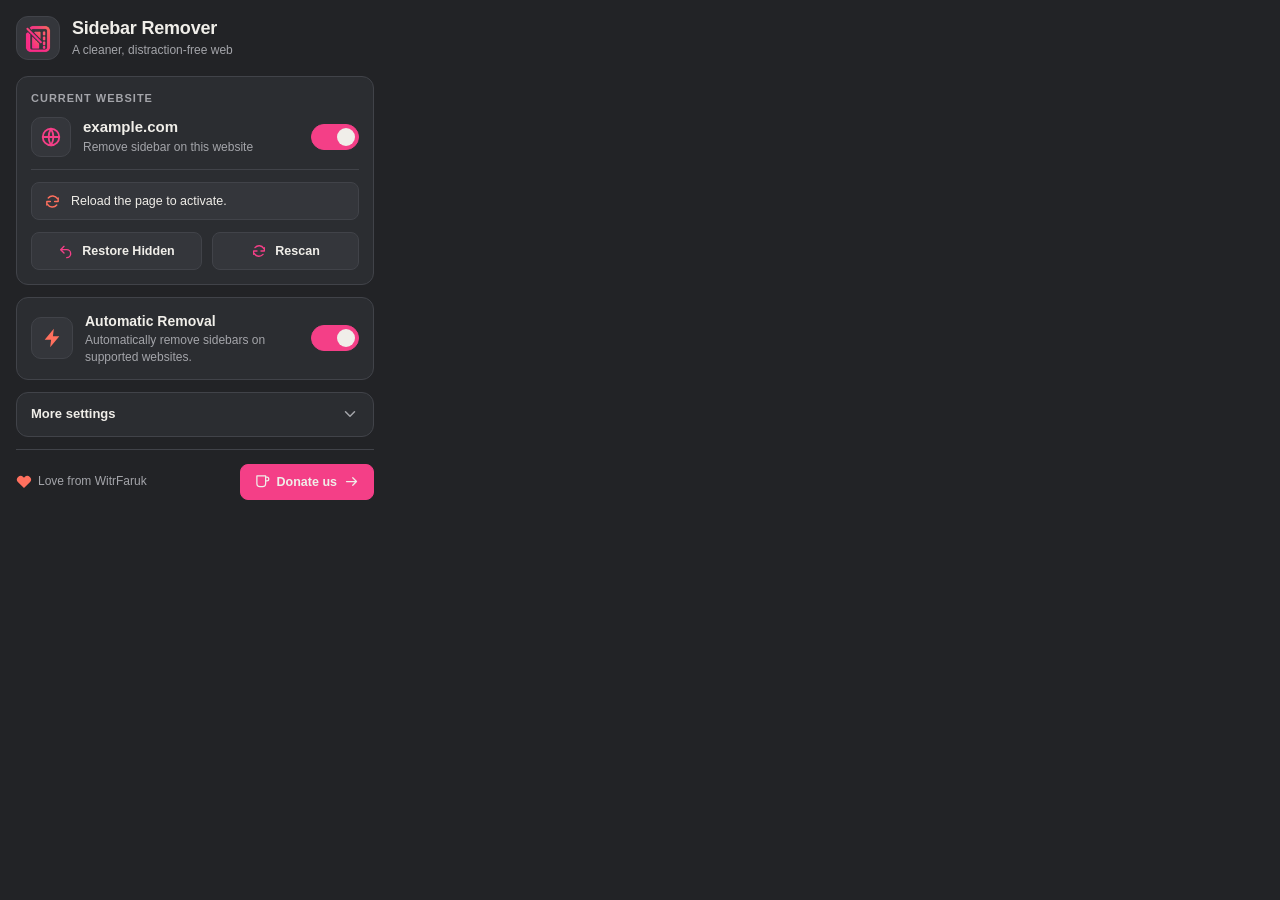
==== popup.html @ 3ebdccf8 "feat: initial commit - Sidebar Remover Chrome extension with dark charcoal UI" ====
<!doctype html>
<html lang="en">
<head>
  <meta charset="utf-8" />
  <meta name="viewport" content="width=device-width, initial-scale=1.0" />
  <title>Sidebar Remover</title>
  <link rel="stylesheet" href="popup.css" />
</head>
<body>
  <main class="popup">
    <header>
      <div class="brand-icon">
        <img src="icons/icon48.png" alt="Sidebar Remover" width="28" height="28" />
      </div>
      <div class="header-content">
        <h1>Sidebar Remover</h1>
        <p>A cleaner, distraction-free web</p>
      </div>
    </header>

    <section class="card current">
      <h2 class="label">Current website</h2>
      <div class="row site-row">
        <div class="site-icon">
          <svg viewBox="0 0 24 24" fill="none" stroke="currentColor" stroke-width="2" stroke-linecap="round" stroke-linejoin="round" aria-hidden="true">
            <circle cx="12" cy="12" r="9"/>
            <path d="M3 12h18M12 3a18 18 0 0 1 0 18 18 18 0 0 1 0-18Z"/>
          </svg>
        </div>
        <div class="site-copy">
          <div class="host" id="host">—</div>
          <p>Remove sidebar on this website</p>
        </div>
        <label class="switch">
          <input type="checkbox" id="siteToggle" aria-label="Remove sidebar on this website" />
          <span></span>
        </label>
      </div>

      <div class="status-row" data-state="idle">
        <svg class="status-icon" viewBox="0 0 24 24" fill="none" stroke="currentColor" stroke-width="2" stroke-linecap="round" stroke-linejoin="round" aria-hidden="true">
          <path d="M20 7v5h-5M4 17v-5h5"/><path d="M6 7a8 8 0 0 1 13 1M18 17a8 8 0 0 1-13-1"/>
        </svg>
        <div class="status" id="status" role="status">Checking…</div>
      </div>

      <div class="actions">
        <button type="button" id="restore">
          <svg viewBox="0 0 24 24" fill="none" stroke="currentColor" stroke-width="2" stroke-linecap="round" stroke-linejoin="round" aria-hidden="true">
            <path d="m9 5-5 5 5 5M4 10h9a6 6 0 0 1 0 12"/>
          </svg>
          Restore Hidden
        </button>
        <button type="button" id="rescan">
          <svg viewBox="0 0 24 24" fill="none" stroke="currentColor" stroke-width="2" stroke-linecap="round" stroke-linejoin="round" aria-hidden="true">
            <path d="M20 7v5h-5M4 17v-5h5"/><path d="M6 7a8 8 0 0 1 13 1M18 17a8 8 0 0 1-13-1"/>
          </svg>
          Rescan
        </button>
      </div>
    </section>

    <section class="card automatic row">
      <div class="feature-icon">
        <svg viewBox="0 0 24 24" fill="currentColor" stroke="none" aria-hidden="true">
          <path d="m14 2-10 12h7l-1 8 10-12h-7l1-8Z"/>
        </svg>
      </div>
      <div class="feature-copy">
        <h2>Automatic Removal</h2>
        <p>Automatically remove sidebars on supported websites.</p>
      </div>
      <label class="switch">
        <input type="checkbox" id="globalToggle" aria-label="Automatic removal" />
        <span></span>
      </label>
    </section>

    <details class="settings">
      <summary>
        <span>More settings</span>
        <svg class="summary-chevron" viewBox="0 0 24 24" fill="none" stroke="currentColor" stroke-width="2" stroke-linecap="round" stroke-linejoin="round" aria-hidden="true">
          <path d="m6 9 6 6 6-6"/>
        </svg>
      </summary>
      <div class="settings-content">
        <div class="row scrollbar-row">
          <div>
            <h2>Hide scrollbars</h2>
            <p>Pages still scroll with wheel and keys</p>
          </div>
          <label class="switch">
            <input type="checkbox" id="scrollToggle" aria-label="Hide scrollbars" />
            <span></span>
          </label>
        </div>
        <h2 class="label">Always run on (allowlist)</h2>
        <ul id="allowlist" class="list"></ul>
        <h2 class="label">Never run on (blocklist)</h2>
        <ul id="blocklist" class="list"></ul>
        <form id="addForm">
          <input id="addHost" aria-label="Website address" placeholder="example.com" autocomplete="off" />
          <select id="addList" aria-label="Site list">
            <option value="allowlist">Allow</option>
            <option value="blocklist">Block</option>
          </select>
          <button type="submit">Add</button>
        </form>
      </div>
    </details>

    <footer>
      <span class="love">
        <svg viewBox="0 0 24 24" fill="currentColor" stroke="none" aria-hidden="true">
          <path d="M20.8 4.6a5.5 5.5 0 0 0-7.8 0L12 5.7l-1.1-1.1a5.5 5.5 0 0 0-7.8 7.8L12 21l8.8-8.6a5.5 5.5 0 0 0 0-7.8Z"/>
        </svg>
        Love from WitrFaruk
      </span>
      <a class="donate" href="https://buymeacoffee.com/witrfaruk" target="_blank" rel="noopener noreferrer">
        <svg viewBox="0 0 24 24" fill="none" stroke="currentColor" stroke-width="2" stroke-linecap="round" stroke-linejoin="round" aria-hidden="true">
          <path d="M3 3h14v12a5 5 0 0 1-5 5H8a5 5 0 0 1-5-5V3ZM17 5h2a3 3 0 0 1 0 6h-2"/>
        </svg>
        Donate us
        <svg viewBox="0 0 24 24" fill="none" stroke="currentColor" stroke-width="2" stroke-linecap="round" stroke-linejoin="round" aria-hidden="true">
          <path d="M4 12h16m-6-6 6 6-6 6"/>
        </svg>
      </a>
    </footer>
  </main>
  <script src="popup.js"></script>
</body>
</html>
---- popup.css ----
:root {
  color-scheme: dark;
  --bg-main: #222326;
  --bg-card: #2B2D31;
  --bg-elevated: #34363B;
  --bg-elevated-hover: #3A3D43;
  --text-primary: #F0EEE9;
  --text-secondary: #A4A5AA;
  --border: #414349;
  --accent: #F43F87;
  --accent-hover: #FF5C91;
  --coral: #FF705E;
  --success: #8FB7A0;
  --disabled: #66686D;
  --focus-outline: #FF5C91;
}

/* Reset and box sizing */
*, *::before, *::after {
  box-sizing: border-box;
  scrollbar-width: none !important;
  -ms-overflow-style: none !important;
}

/* Remove all browser scrollbars completely */
::-webkit-scrollbar {
  display: none !important;
  width: 0 !important;
  height: 0 !important;
  background: transparent !important;
}

html, body {
  margin: 0;
  padding: 0;
  width: 390px;
  min-width: 390px;
  max-width: 390px;
  background-color: var(--bg-main);
  color: var(--text-primary);
  font-family: -apple-system, BlinkMacSystemFont, "Segoe UI", Roboto, "Helvetica Neue", Arial, sans-serif;
  font-size: 13px;
  line-height: 1.45;
  overflow-x: hidden;
  overflow-y: auto;
}

.popup {
  padding: 16px;
}

/* SVG icons */
svg {
  width: 20px;
  height: 20px;
  flex: none;
}

/* Header */
header {
  display: flex;
  align-items: center;
  gap: 12px;
  margin: 0 0 16px;
}

.brand-icon {
  width: 44px;
  height: 44px;
  background-color: var(--bg-elevated);
  border: 1px solid var(--border);
  border-radius: 12px;
  display: grid;
  place-items: center;
  flex: none;
  padding: 6px;
}

.brand-icon img {
  width: 100%;
  height: 100%;
  object-fit: contain;
  display: block;
}

.header-content h1 {
  font-size: 18px;
  line-height: 1.25;
  margin: 0 0 2px;
  font-weight: 700;
  color: var(--text-primary);
  letter-spacing: -0.2px;
}

.header-content p {
  font-size: 12px;
  color: var(--text-secondary);
  margin: 0;
}

/* Cards */
.card {
  background-color: var(--bg-card);
  border: 1px solid var(--border);
  border-radius: 12px;
  padding: 14px;
  margin-bottom: 12px;
}

.label {
  font-size: 11px;
  text-transform: uppercase;
  letter-spacing: 1px;
  color: var(--text-secondary);
  font-weight: 650;
  margin: 0 0 10px;
}

.row {
  display: flex;
  align-items: center;
  gap: 12px;
}

/* Current Website Card */
.site-row {
  padding-bottom: 12px;
  border-bottom: 1px solid var(--border);
}

.site-icon {
  width: 40px;
  height: 40px;
  background-color: var(--bg-elevated);
  border: 1px solid var(--border);
  color: var(--accent);
  border-radius: 10px;
  display: grid;
  place-items: center;
  flex: none;
}

.site-icon svg {
  width: 22px;
  height: 22px;
  stroke: var(--accent);
}

.site-copy {
  flex: 1;
  min-width: 0;
}

.host {
  font-size: 15px;
  font-weight: 650;
  color: var(--text-primary);
  overflow-wrap: anywhere;
  line-height: 1.3;
  margin-bottom: 2px;
}

.site-copy p {
  font-size: 12px;
  color: var(--text-secondary);
  margin: 0;
}

/* Status Row */
.status-row {
  display: flex;
  align-items: center;
  gap: 10px;
  background-color: var(--bg-elevated);
  border: 1px solid var(--border);
  border-radius: 8px;
  padding: 9px 12px;
  margin: 12px 0;
  font-size: 12.5px;
  color: var(--text-primary);
  transition: border-color 0.15s ease, background-color 0.15s ease;
}

.status-icon {
  width: 17px;
  height: 17px;
  color: var(--accent);
  flex-shrink: 0;
  transition: color 0.15s ease;
}

.status-row[data-state="success"] {
  border-color: var(--border);
}

.status-row[data-state="success"] .status-icon {
  color: var(--success);
}

.status-row[data-state="coral"] .status-icon,
.status-row[data-state="notice"] .status-icon {
  color: var(--coral);
}

.status-row[data-state="disabled"] {
  color: var(--disabled);
}

.status-row[data-state="disabled"] .status-icon {
  color: var(--disabled);
}

.status {
  flex: 1;
  min-width: 0;
  overflow-wrap: anywhere;
}

/* Action Buttons */
.actions {
  display: flex;
  gap: 10px;
}

button {
  display: inline-flex;
  align-items: center;
  justify-content: center;
  gap: 8px;
  background-color: var(--bg-elevated);
  color: var(--text-primary);
  border: 1px solid var(--border);
  border-radius: 8px;
  padding: 9px 12px;
  cursor: pointer;
  font: inherit;
  font-size: 12.5px;
  font-weight: 600;
  min-width: 0;
  transition: background-color 0.15s ease, border-color 0.15s ease, color 0.15s ease;
}

button svg {
  width: 16px;
  height: 16px;
  color: var(--accent);
  transition: color 0.15s ease;
}

button:hover {
  background-color: var(--bg-elevated-hover);
  border-color: var(--accent);
  color: var(--text-primary);
}

button:hover svg {
  color: var(--accent-hover);
}

.actions button:first-child {
  flex: 1.2;
}

.actions button:last-child {
  flex: 1;
}

/* Switches */
.switch {
  position: relative;
  width: 48px;
  height: 26px;
  flex: none;
}

.switch input {
  opacity: 0;
  position: absolute;
  width: 100%;
  height: 100%;
  margin: 0;
  cursor: pointer;
  z-index: 2;
}

.switch span {
  position: absolute;
  inset: 0;
  background-color: var(--bg-elevated);
  border: 1px solid var(--border);
  border-radius: 20px;
  transition: background-color 0.2s ease, border-color 0.2s ease;
  cursor: pointer;
}

.switch span::before {
  content: "";
  position: absolute;
  width: 18px;
  height: 18px;
  left: 3px;
  top: 3px;
  background-color: var(--text-secondary);
  border-radius: 50%;
  transition: transform 0.2s cubic-bezier(0.4, 0, 0.2, 1), background-color 0.2s ease;
}

.switch input:checked + span {
  background-color: var(--accent);
  border-color: var(--accent);
}

.switch input:checked:hover + span {
  background-color: var(--accent-hover);
  border-color: var(--accent-hover);
}

.switch input:checked + span::before {
  transform: translateX(22px);
  background-color: var(--text-primary);
}

.switch input:disabled + span {
  background-color: var(--bg-card);
  border-color: var(--disabled);
  cursor: not-allowed;
  opacity: 0.6;
}

.switch input:disabled + span::before {
  background-color: var(--disabled);
}

/* Automatic Removal Card */
.automatic {
  display: flex;
  align-items: center;
  gap: 12px;
}

.feature-icon {
  width: 42px;
  height: 42px;
  background-color: var(--bg-elevated);
  border: 1px solid var(--border);
  color: var(--coral);
  border-radius: 10px;
  display: grid;
  place-items: center;
  flex: none;
}

.feature-icon svg {
  width: 22px;
  height: 22px;
  fill: currentColor;
}

.feature-copy {
  flex: 1;
  min-width: 0;
}

.feature-copy h2 {
  margin: 0 0 2px;
  font-size: 14px;
  font-weight: 650;
  color: var(--text-primary);
  line-height: 1.3;
}

.feature-copy p {
  font-size: 12px;
  color: var(--text-secondary);
  margin: 0;
  line-height: 1.35;
}

/* Settings Dropdown Accordion */
.settings {
  background-color: var(--bg-card);
  border: 1px solid var(--border);
  border-radius: 12px;
  padding: 12px 14px;
  margin-bottom: 12px;
  font-size: 12.5px;
}

summary {
  display: flex;
  align-items: center;
  justify-content: space-between;
  cursor: pointer;
  color: var(--text-primary);
  font-size: 13px;
  font-weight: 650;
  user-select: none;
  list-style: none;
}

summary::-webkit-details-marker {
  display: none;
}

summary:hover {
  color: var(--accent-hover);
}

.summary-chevron {
  width: 18px;
  height: 18px;
  color: var(--text-secondary);
  transition: transform 0.2s ease, color 0.15s ease;
}

summary:hover .summary-chevron {
  color: var(--accent-hover);
}

.settings[open] .summary-chevron {
  transform: rotate(180deg);
}

.settings-content {
  padding-top: 12px;
}

.scrollbar-row {
  display: flex;
  align-items: center;
  justify-content: space-between;
  gap: 12px;
  padding-bottom: 12px;
  border-bottom: 1px solid var(--border);
  margin-bottom: 12px;
}

.scrollbar-row h2 {
  font-size: 13px;
  font-weight: 650;
  color: var(--text-primary);
  margin: 0 0 2px;
}

.scrollbar-row p {
  font-size: 12px;
  color: var(--text-secondary);
  margin: 0;
}

/* Lists */
.list {
  list-style: none;
  padding: 0;
  margin: 0 0 10px;
  max-height: 100px;
  overflow-y: auto;
}

.list li {
  display: flex;
  align-items: center;
  justify-content: space-between;
  gap: 8px;
  padding: 5px 10px;
  background-color: var(--bg-elevated);
  border: 1px solid var(--border);
  border-radius: 6px;
  margin-bottom: 5px;
  font-size: 12px;
  color: var(--text-primary);
  word-break: break-all;
}

.list li button {
  padding: 2px 6px;
  background-color: transparent;
  border: none;
  color: var(--text-secondary);
  font-size: 11px;
  line-height: 1;
  border-radius: 4px;
  cursor: pointer;
  flex: none;
}

.list li button:hover {
  background-color: var(--bg-card);
  color: var(--coral);
}

.list:empty::after {
  content: "None";
  display: block;
  padding: 6px 10px;
  color: var(--disabled);
  font-size: 12px;
  font-style: italic;
  background-color: var(--bg-elevated);
  border: 1px dashed var(--border);
  border-radius: 6px;
  text-align: center;
  margin-bottom: 5px;
}

/* Form */
form {
  display: flex;
  gap: 6px;
  margin-top: 10px;
}

input, select {
  background-color: var(--bg-elevated);
  color: var(--text-primary);
  border: 1px solid var(--border);
  border-radius: 8px;
  padding: 7px 10px;
  font: inherit;
  font-size: 12.5px;
  min-width: 0;
  transition: border-color 0.15s ease;
}

input::placeholder {
  color: var(--disabled);
}

select {
  cursor: pointer;
}

select option {
  background-color: var(--bg-elevated);
  color: var(--text-primary);
}

form input {
  flex: 1;
}

form select {
  width: 78px;
}

form button {
  background-color: var(--accent);
  color: var(--text-primary);
  border: 1px solid var(--accent);
  padding: 7px 14px;
  border-radius: 8px;
  font-size: 12.5px;
  font-weight: 600;
  cursor: pointer;
  transition: background-color 0.15s ease, border-color 0.15s ease;
}

form button:hover {
  background-color: var(--accent-hover);
  border-color: var(--accent-hover);
}

/* Footer */
footer {
  display: flex;
  align-items: center;
  justify-content: space-between;
  gap: 10px;
  border-top: 1px solid var(--border);
  padding-top: 14px;
  margin-top: 4px;
  font-size: 12px;
}

.love {
  display: inline-flex;
  align-items: center;
  gap: 6px;
  color: var(--text-secondary);
}

.love svg {
  width: 16px;
  height: 16px;
  color: var(--coral);
  fill: currentColor;
  stroke: none;
}

.donate {
  display: inline-flex;
  align-items: center;
  justify-content: center;
  gap: 7px;
  padding: 8px 14px;
  border-radius: 8px;
  background-color: var(--accent);
  color: var(--text-primary);
  font-size: 12.5px;
  font-weight: 600;
  text-decoration: none;
  border: 1px solid var(--accent);
  transition: background-color 0.15s ease, border-color 0.15s ease;
}

.donate:hover {
  background-color: var(--accent-hover);
  border-color: var(--accent-hover);
  color: var(--text-primary);
}

.donate svg {
  width: 15px;
  height: 15px;
  color: var(--text-primary);
}

/* Focus Outline */
button:focus-visible,
a:focus-visible,
summary:focus-visible,
input:focus-visible,
select:focus-visible,
.switch input:focus-visible + span {
  outline: 2px solid var(--focus-outline) !important;
  outline-offset: 2px !important;
}

/* Reduced motion preference */
@media (prefers-reduced-motion: reduce) {
  *, *::before, *::after {
    transition: none !important;
    animation: none !important;
  }
}
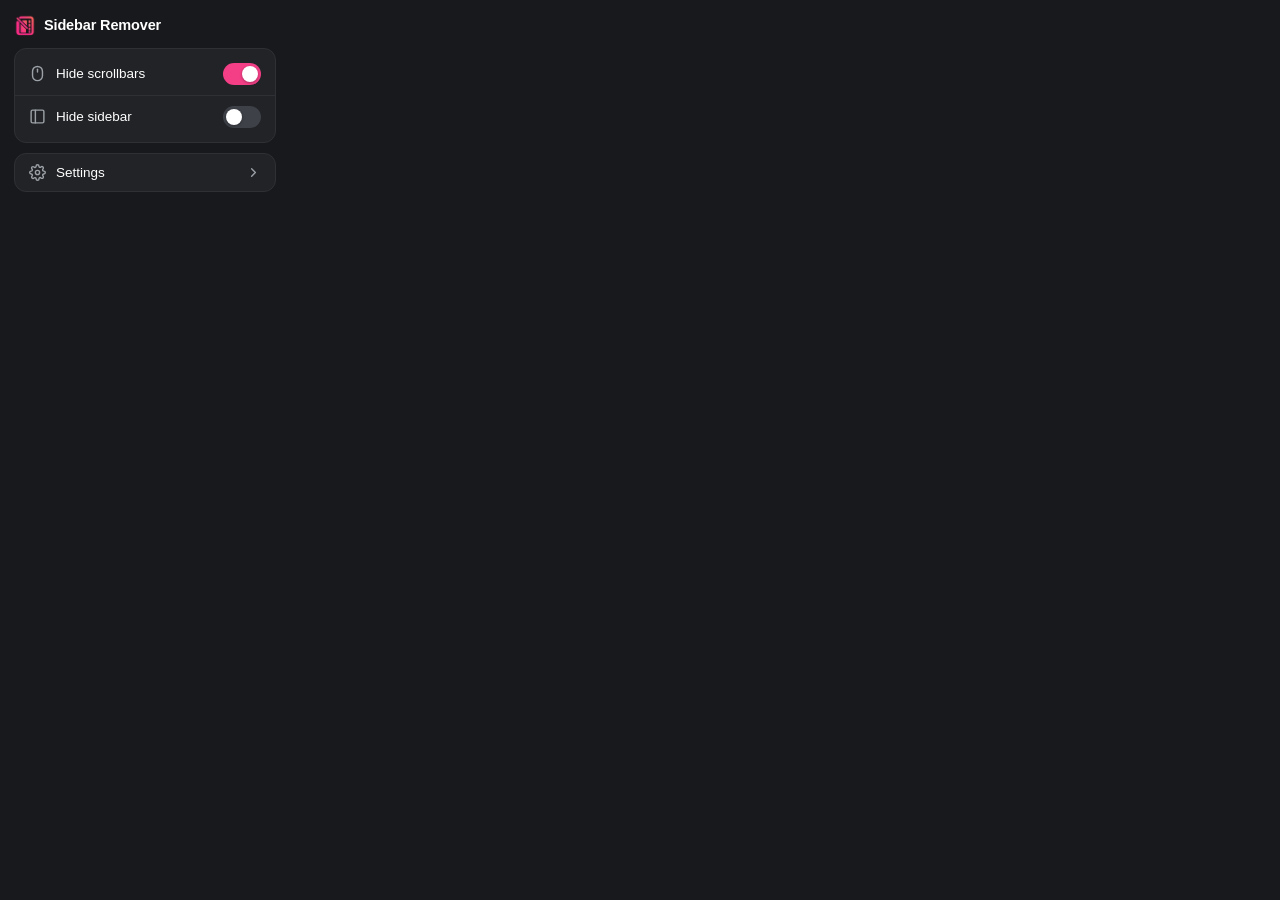
==== commit d78923a6: "feat: simplify extension popup to Hide scrollbars, Hide sidebar, and Settings" ====
--- a/popup.html
+++ b/popup.html
@@ -7,126 +7,105 @@
   <link rel="stylesheet" href="popup.css" />
 </head>
 <body>
-  <main class="popup">
-    <header>
-      <div class="brand-icon">
-        <img src="icons/icon48.png" alt="Sidebar Remover" width="28" height="28" />
-      </div>
-      <div class="header-content">
-        <h1>Sidebar Remover</h1>
-        <p>A cleaner, distraction-free web</p>
+  <div class="popup-container">
+    <!-- Header -->
+    <header class="popup-header">
+      <div class="brand-wrap">
+        <img src="icons/icon48.png" alt="Sidebar Remover" width="22" height="22" class="brand-logo" />
+        <span class="brand-title">Sidebar Remover</span>
       </div>
     </header>
 
-    <section class="card current">
-      <h2 class="label">Current website</h2>
-      <div class="row site-row">
-        <div class="site-icon">
-          <svg viewBox="0 0 24 24" fill="none" stroke="currentColor" stroke-width="2" stroke-linecap="round" stroke-linejoin="round" aria-hidden="true">
-            <circle cx="12" cy="12" r="9"/>
-            <path d="M3 12h18M12 3a18 18 0 0 1 0 18 18 18 0 0 1 0-18Z"/>
-          </svg>
-        </div>
-        <div class="site-copy">
-          <div class="host" id="host">—</div>
-          <p>Remove sidebar on this website</p>
-        </div>
-        <label class="switch">
-          <input type="checkbox" id="siteToggle" aria-label="Remove sidebar on this website" />
-          <span></span>
+    <!-- Main View -->
+    <main class="view active" id="mainView">
+      <div class="toggle-card">
+        <!-- Toggle: Hide scrollbars -->
+        <label class="toggle-item" for="scrollToggle">
+          <div class="toggle-info">
+            <svg class="toggle-icon" viewBox="0 0 24 24" fill="none" stroke="currentColor" stroke-width="2" stroke-linecap="round" stroke-linejoin="round">
+              <rect x="5" y="2" width="14" height="20" rx="7"></rect>
+              <line x1="12" y1="6" x2="12" y2="10"></line>
+            </svg>
+            <span class="toggle-text">Hide scrollbars</span>
+          </div>
+          <span class="switch">
+            <input type="checkbox" id="scrollToggle" checked aria-label="Hide scrollbars" />
+            <span class="slider"></span>
+          </span>
+        </label>
+
+        <div class="card-divider"></div>
+
+        <!-- Toggle: Hide sidebar -->
+        <label class="toggle-item" for="sidebarToggle">
+          <div class="toggle-info">
+            <svg class="toggle-icon" viewBox="0 0 24 24" fill="none" stroke="currentColor" stroke-width="2" stroke-linecap="round" stroke-linejoin="round">
+              <rect x="3" y="3" width="18" height="18" rx="2"></rect>
+              <line x1="9" y1="3" x2="9" y2="21"></line>
+            </svg>
+            <span class="toggle-text">Hide sidebar</span>
+          </div>
+          <span class="switch">
+            <input type="checkbox" id="sidebarToggle" aria-label="Hide sidebar" />
+            <span class="slider"></span>
+          </span>
         </label>
       </div>
 
-      <div class="status-row" data-state="idle">
-        <svg class="status-icon" viewBox="0 0 24 24" fill="none" stroke="currentColor" stroke-width="2" stroke-linecap="round" stroke-linejoin="round" aria-hidden="true">
-          <path d="M20 7v5h-5M4 17v-5h5"/><path d="M6 7a8 8 0 0 1 13 1M18 17a8 8 0 0 1-13-1"/>
+      <!-- Settings Button -->
+      <button type="button" class="settings-btn" id="openSettingsBtn" aria-label="Settings">
+        <div class="settings-btn-content">
+          <svg class="gear-icon" viewBox="0 0 24 24" fill="none" stroke="currentColor" stroke-width="2" stroke-linecap="round" stroke-linejoin="round">
+            <circle cx="12" cy="12" r="3"></circle>
+            <path d="M19.4 15a1.65 1.65 0 0 0 .33 1.82l.06.06a2 2 0 0 1 0 2.83 2 2 0 0 1-2.83 0l-.06-.06a1.65 1.65 0 0 0-1.82-.33 1.65 1.65 0 0 0-1 1.51V21a2 2 0 0 1-2 2 2 2 0 0 1-2-2v-.09A1.65 1.65 0 0 0 9 19.4a1.65 1.65 0 0 0-1.82.33l-.06.06a2 2 0 0 1-2.83 0 2 2 0 0 1 0-2.83l.06-.06a1.65 1.65 0 0 0 .33-1.82 1.65 1.65 0 0 0-1.51-1H3a2 2 0 0 1-2-2 2 2 0 0 1 2-2h.09A1.65 1.65 0 0 0 4.6 9a1.65 1.65 0 0 0-.33-1.82l-.06-.06a2 2 0 0 1 0-2.83 2 2 0 0 1 2.83 0l.06.06a1.65 1.65 0 0 0 1.82.33H9a1.65 1.65 0 0 0 1-1.51V3a2 2 0 0 1 2-2 2 2 0 0 1 2 2v.09a1.65 1.65 0 0 0 1 1.51 1.65 1.65 0 0 0 1.82-.33l.06-.06a2 2 0 0 1 2.83 0 2 2 0 0 1 0 2.83l-.06.06a1.65 1.65 0 0 0-.33 1.82V9a1.65 1.65 0 0 0 1.51 1H21a2 2 0 0 1 2 2 2 2 0 0 1-2 2h-.09a1.65 1.65 0 0 0-1.51 1z"></path>
+          </svg>
+          <span>Settings</span>
+        </div>
+        <svg class="chevron-icon" viewBox="0 0 24 24" fill="none" stroke="currentColor" stroke-width="2.2" stroke-linecap="round" stroke-linejoin="round">
+          <polyline points="9 18 15 12 9 6"></polyline>
         </svg>
-        <div class="status" id="status" role="status">Checking…</div>
+      </button>
+    </main>
+
+    <!-- Settings View -->
+    <main class="view" id="settingsView">
+      <div class="settings-nav-header">
+        <button type="button" class="back-btn" id="closeSettingsBtn" aria-label="Back to main">
+          <svg viewBox="0 0 24 24" fill="none" stroke="currentColor" stroke-width="2.5" stroke-linecap="round" stroke-linejoin="round">
+            <polyline points="15 18 9 12 15 6"></polyline>
+          </svg>
+        </button>
+        <span class="settings-title">Settings</span>
       </div>
 
-      <div class="actions">
-        <button type="button" id="restore">
-          <svg viewBox="0 0 24 24" fill="none" stroke="currentColor" stroke-width="2" stroke-linecap="round" stroke-linejoin="round" aria-hidden="true">
-            <path d="m9 5-5 5 5 5M4 10h9a6 6 0 0 1 0 12"/>
-          </svg>
-          Restore Hidden
-        </button>
-        <button type="button" id="rescan">
-          <svg viewBox="0 0 24 24" fill="none" stroke="currentColor" stroke-width="2" stroke-linecap="round" stroke-linejoin="round" aria-hidden="true">
-            <path d="M20 7v5h-5M4 17v-5h5"/><path d="M6 7a8 8 0 0 1 13 1M18 17a8 8 0 0 1-13-1"/>
-          </svg>
-          Rescan
-        </button>
+      <div class="toggle-card">
+        <!-- Setting 1: Hide sidebar by default -->
+        <label class="toggle-item" for="defaultSidebarToggle">
+          <div class="toggle-info">
+            <span class="toggle-text">Hide sidebar by default</span>
+          </div>
+          <span class="switch">
+            <input type="checkbox" id="defaultSidebarToggle" aria-label="Hide sidebar by default" />
+            <span class="slider"></span>
+          </span>
+        </label>
+
+        <div class="card-divider"></div>
+
+        <!-- Setting 2: Hide scrollbar by default -->
+        <label class="toggle-item" for="defaultScrollToggle">
+          <div class="toggle-info">
+            <span class="toggle-text">Hide scrollbar by default</span>
+          </div>
+          <span class="switch">
+            <input type="checkbox" id="defaultScrollToggle" checked aria-label="Hide scrollbar by default" />
+            <span class="slider"></span>
+          </span>
+        </label>
       </div>
-    </section>
+    </main>
+  </div>
 
-    <section class="card automatic row">
-      <div class="feature-icon">
-        <svg viewBox="0 0 24 24" fill="currentColor" stroke="none" aria-hidden="true">
-          <path d="m14 2-10 12h7l-1 8 10-12h-7l1-8Z"/>
-        </svg>
-      </div>
-      <div class="feature-copy">
-        <h2>Automatic Removal</h2>
-        <p>Automatically remove sidebars on supported websites.</p>
-      </div>
-      <label class="switch">
-        <input type="checkbox" id="globalToggle" aria-label="Automatic removal" />
-        <span></span>
-      </label>
-    </section>
-
-    <details class="settings">
-      <summary>
-        <span>More settings</span>
-        <svg class="summary-chevron" viewBox="0 0 24 24" fill="none" stroke="currentColor" stroke-width="2" stroke-linecap="round" stroke-linejoin="round" aria-hidden="true">
-          <path d="m6 9 6 6 6-6"/>
-        </svg>
-      </summary>
-      <div class="settings-content">
-        <div class="row scrollbar-row">
-          <div>
-            <h2>Hide scrollbars</h2>
-            <p>Pages still scroll with wheel and keys</p>
-          </div>
-          <label class="switch">
-            <input type="checkbox" id="scrollToggle" aria-label="Hide scrollbars" />
-            <span></span>
-          </label>
-        </div>
-        <h2 class="label">Always run on (allowlist)</h2>
-        <ul id="allowlist" class="list"></ul>
-        <h2 class="label">Never run on (blocklist)</h2>
-        <ul id="blocklist" class="list"></ul>
-        <form id="addForm">
-          <input id="addHost" aria-label="Website address" placeholder="example.com" autocomplete="off" />
-          <select id="addList" aria-label="Site list">
-            <option value="allowlist">Allow</option>
-            <option value="blocklist">Block</option>
-          </select>
-          <button type="submit">Add</button>
-        </form>
-      </div>
-    </details>
-
-    <footer>
-      <span class="love">
-        <svg viewBox="0 0 24 24" fill="currentColor" stroke="none" aria-hidden="true">
-          <path d="M20.8 4.6a5.5 5.5 0 0 0-7.8 0L12 5.7l-1.1-1.1a5.5 5.5 0 0 0-7.8 7.8L12 21l8.8-8.6a5.5 5.5 0 0 0 0-7.8Z"/>
-        </svg>
-        Love from WitrFaruk
-      </span>
-      <a class="donate" href="https://buymeacoffee.com/witrfaruk" target="_blank" rel="noopener noreferrer">
-        <svg viewBox="0 0 24 24" fill="none" stroke="currentColor" stroke-width="2" stroke-linecap="round" stroke-linejoin="round" aria-hidden="true">
-          <path d="M3 3h14v12a5 5 0 0 1-5 5H8a5 5 0 0 1-5-5V3ZM17 5h2a3 3 0 0 1 0 6h-2"/>
-        </svg>
-        Donate us
-        <svg viewBox="0 0 24 24" fill="none" stroke="currentColor" stroke-width="2" stroke-linecap="round" stroke-linejoin="round" aria-hidden="true">
-          <path d="M4 12h16m-6-6 6 6-6 6"/>
-        </svg>
-      </a>
-    </footer>
-  </main>
   <script src="popup.js"></script>
 </body>
 </html>
--- a/popup.css
+++ b/popup.css
@@ -1,635 +1,247 @@
 :root {
   color-scheme: dark;
-  --bg-main: #222326;
-  --bg-card: #2B2D31;
-  --bg-elevated: #34363B;
-  --bg-elevated-hover: #3A3D43;
-  --text-primary: #F0EEE9;
-  --text-secondary: #A4A5AA;
-  --border: #414349;
+  --bg-main: #18191C;
+  --bg-card: #222327;
+  --bg-card-hover: #292B30;
+  --text-primary: #FFFFFF;
+  --text-secondary: #9BA1A6;
+  --border: #2E3035;
   --accent: #F43F87;
   --accent-hover: #FF5C91;
-  --coral: #FF705E;
-  --success: #8FB7A0;
-  --disabled: #66686D;
-  --focus-outline: #FF5C91;
-}
-
-/* Reset and box sizing */
+  --switch-off: #3E4148;
+}
+
 *, *::before, *::after {
   box-sizing: border-box;
+  margin: 0;
+  padding: 0;
   scrollbar-width: none !important;
   -ms-overflow-style: none !important;
 }
 
-/* Remove all browser scrollbars completely */
 ::-webkit-scrollbar {
   display: none !important;
   width: 0 !important;
   height: 0 !important;
-  background: transparent !important;
 }
 
 html, body {
-  margin: 0;
-  padding: 0;
-  width: 390px;
-  min-width: 390px;
-  max-width: 390px;
+  width: 290px;
+  min-width: 290px;
+  max-width: 290px;
   background-color: var(--bg-main);
   color: var(--text-primary);
   font-family: -apple-system, BlinkMacSystemFont, "Segoe UI", Roboto, "Helvetica Neue", Arial, sans-serif;
   font-size: 13px;
-  line-height: 1.45;
-  overflow-x: hidden;
-  overflow-y: auto;
-}
-
-.popup {
-  padding: 16px;
-}
-
-/* SVG icons */
-svg {
-  width: 20px;
-  height: 20px;
-  flex: none;
+  line-height: 1.4;
+  overflow: hidden;
+  user-select: none;
+}
+
+.popup-container {
+  padding: 14px;
 }
 
 /* Header */
-header {
-  display: flex;
-  align-items: center;
-  gap: 12px;
-  margin: 0 0 16px;
-}
-
-.brand-icon {
-  width: 44px;
-  height: 44px;
-  background-color: var(--bg-elevated);
-  border: 1px solid var(--border);
-  border-radius: 12px;
-  display: grid;
-  place-items: center;
-  flex: none;
-  padding: 6px;
-}
-
-.brand-icon img {
-  width: 100%;
-  height: 100%;
-  object-fit: contain;
+.popup-header {
+  margin-bottom: 12px;
+}
+
+.brand-wrap {
+  display: flex;
+  align-items: center;
+  gap: 8px;
+}
+
+.brand-logo {
+  border-radius: 6px;
   display: block;
 }
 
-.header-content h1 {
-  font-size: 18px;
-  line-height: 1.25;
-  margin: 0 0 2px;
+.brand-title {
+  font-size: 14.5px;
   font-weight: 700;
   color: var(--text-primary);
-  letter-spacing: -0.2px;
-}
-
-.header-content p {
-  font-size: 12px;
-  color: var(--text-secondary);
-  margin: 0;
-}
-
-/* Cards */
-.card {
+  letter-spacing: -0.01em;
+}
+
+/* Views */
+.view {
+  display: none;
+  animation: fadeIn 0.15s ease-out;
+}
+
+.view.active {
+  display: block;
+}
+
+@keyframes fadeIn {
+  from { opacity: 0; transform: translateY(2px); }
+  to { opacity: 1; transform: translateY(0); }
+}
+
+/* Toggle Card */
+.toggle-card {
   background-color: var(--bg-card);
   border: 1px solid var(--border);
   border-radius: 12px;
-  padding: 14px;
-  margin-bottom: 12px;
-}
-
-.label {
-  font-size: 11px;
-  text-transform: uppercase;
-  letter-spacing: 1px;
-  color: var(--text-secondary);
-  font-weight: 650;
-  margin: 0 0 10px;
-}
-
-.row {
-  display: flex;
-  align-items: center;
-  gap: 12px;
-}
-
-/* Current Website Card */
-.site-row {
-  padding-bottom: 12px;
-  border-bottom: 1px solid var(--border);
-}
-
-.site-icon {
-  width: 40px;
-  height: 40px;
-  background-color: var(--bg-elevated);
-  border: 1px solid var(--border);
-  color: var(--accent);
-  border-radius: 10px;
-  display: grid;
-  place-items: center;
-  flex: none;
-}
-
-.site-icon svg {
-  width: 22px;
-  height: 22px;
-  stroke: var(--accent);
-}
-
-.site-copy {
-  flex: 1;
-  min-width: 0;
-}
-
-.host {
-  font-size: 15px;
-  font-weight: 650;
-  color: var(--text-primary);
-  overflow-wrap: anywhere;
-  line-height: 1.3;
-  margin-bottom: 2px;
-}
-
-.site-copy p {
-  font-size: 12px;
-  color: var(--text-secondary);
-  margin: 0;
-}
-
-/* Status Row */
-.status-row {
+  padding: 4px 14px;
+}
+
+.toggle-item {
+  display: flex;
+  align-items: center;
+  justify-content: space-between;
+  padding: 10px 0;
+  cursor: pointer;
+}
+
+.toggle-info {
   display: flex;
   align-items: center;
   gap: 10px;
-  background-color: var(--bg-elevated);
-  border: 1px solid var(--border);
-  border-radius: 8px;
-  padding: 9px 12px;
-  margin: 12px 0;
-  font-size: 12.5px;
-  color: var(--text-primary);
-  transition: border-color 0.15s ease, background-color 0.15s ease;
-}
-
-.status-icon {
+}
+
+.toggle-icon {
   width: 17px;
   height: 17px;
-  color: var(--accent);
+  color: var(--text-secondary);
   flex-shrink: 0;
-  transition: color 0.15s ease;
-}
-
-.status-row[data-state="success"] {
-  border-color: var(--border);
-}
-
-.status-row[data-state="success"] .status-icon {
-  color: var(--success);
-}
-
-.status-row[data-state="coral"] .status-icon,
-.status-row[data-state="notice"] .status-icon {
-  color: var(--coral);
-}
-
-.status-row[data-state="disabled"] {
-  color: var(--disabled);
-}
-
-.status-row[data-state="disabled"] .status-icon {
-  color: var(--disabled);
-}
-
-.status {
-  flex: 1;
-  min-width: 0;
-  overflow-wrap: anywhere;
-}
-
-/* Action Buttons */
-.actions {
-  display: flex;
-  gap: 10px;
-}
-
-button {
-  display: inline-flex;
-  align-items: center;
-  justify-content: center;
-  gap: 8px;
-  background-color: var(--bg-elevated);
-  color: var(--text-primary);
-  border: 1px solid var(--border);
-  border-radius: 8px;
-  padding: 9px 12px;
-  cursor: pointer;
-  font: inherit;
-  font-size: 12.5px;
-  font-weight: 600;
-  min-width: 0;
-  transition: background-color 0.15s ease, border-color 0.15s ease, color 0.15s ease;
-}
-
-button svg {
-  width: 16px;
-  height: 16px;
-  color: var(--accent);
-  transition: color 0.15s ease;
-}
-
-button:hover {
-  background-color: var(--bg-elevated-hover);
-  border-color: var(--accent);
-  color: var(--text-primary);
-}
-
-button:hover svg {
-  color: var(--accent-hover);
-}
-
-.actions button:first-child {
-  flex: 1.2;
-}
-
-.actions button:last-child {
-  flex: 1;
-}
-
-/* Switches */
+}
+
+.toggle-text {
+  font-size: 13.5px;
+  font-weight: 500;
+  color: var(--text-primary);
+}
+
+.card-divider {
+  height: 1px;
+  background-color: var(--border);
+  margin: 0 -14px;
+}
+
+/* Switch */
 .switch {
   position: relative;
-  width: 48px;
-  height: 26px;
-  flex: none;
+  display: inline-block;
+  width: 38px;
+  height: 22px;
+  flex-shrink: 0;
 }
 
 .switch input {
   opacity: 0;
+  width: 0;
+  height: 0;
   position: absolute;
-  width: 100%;
-  height: 100%;
-  margin: 0;
-  cursor: pointer;
-  z-index: 2;
-}
-
-.switch span {
+}
+
+.slider {
   position: absolute;
+  cursor: pointer;
   inset: 0;
-  background-color: var(--bg-elevated);
-  border: 1px solid var(--border);
+  background-color: var(--switch-off);
   border-radius: 20px;
-  transition: background-color 0.2s ease, border-color 0.2s ease;
-  cursor: pointer;
-}
-
-.switch span::before {
+  transition: background-color 0.2s ease;
+}
+
+.slider::before {
+  position: absolute;
   content: "";
-  position: absolute;
-  width: 18px;
-  height: 18px;
+  height: 16px;
+  width: 16px;
   left: 3px;
   top: 3px;
-  background-color: var(--text-secondary);
+  background-color: #FFFFFF;
   border-radius: 50%;
-  transition: transform 0.2s cubic-bezier(0.4, 0, 0.2, 1), background-color 0.2s ease;
-}
-
-.switch input:checked + span {
+  box-shadow: 0 1px 3px rgba(0, 0, 0, 0.3);
+  transition: transform 0.2s cubic-bezier(0.4, 0, 0.2, 1);
+}
+
+.switch input:checked + .slider {
   background-color: var(--accent);
-  border-color: var(--accent);
-}
-
-.switch input:checked:hover + span {
-  background-color: var(--accent-hover);
-  border-color: var(--accent-hover);
-}
-
-.switch input:checked + span::before {
-  transform: translateX(22px);
-  background-color: var(--text-primary);
-}
-
-.switch input:disabled + span {
-  background-color: var(--bg-card);
-  border-color: var(--disabled);
-  cursor: not-allowed;
-  opacity: 0.6;
-}
-
-.switch input:disabled + span::before {
-  background-color: var(--disabled);
-}
-
-/* Automatic Removal Card */
-.automatic {
-  display: flex;
-  align-items: center;
-  gap: 12px;
-}
-
-.feature-icon {
-  width: 42px;
-  height: 42px;
-  background-color: var(--bg-elevated);
-  border: 1px solid var(--border);
-  color: var(--coral);
-  border-radius: 10px;
-  display: grid;
-  place-items: center;
-  flex: none;
-}
-
-.feature-icon svg {
-  width: 22px;
-  height: 22px;
-  fill: currentColor;
-}
-
-.feature-copy {
-  flex: 1;
-  min-width: 0;
-}
-
-.feature-copy h2 {
-  margin: 0 0 2px;
-  font-size: 14px;
-  font-weight: 650;
-  color: var(--text-primary);
-  line-height: 1.3;
-}
-
-.feature-copy p {
-  font-size: 12px;
-  color: var(--text-secondary);
-  margin: 0;
-  line-height: 1.35;
-}
-
-/* Settings Dropdown Accordion */
-.settings {
+}
+
+.switch input:checked + .slider::before {
+  transform: translateX(16px);
+}
+
+/* Settings Button on Main View */
+.settings-btn {
+  display: flex;
+  align-items: center;
+  justify-content: space-between;
+  width: 100%;
+  margin-top: 10px;
+  padding: 10px 14px;
   background-color: var(--bg-card);
   border: 1px solid var(--border);
   border-radius: 12px;
-  padding: 12px 14px;
-  margin-bottom: 12px;
-  font-size: 12.5px;
-}
-
-summary {
-  display: flex;
-  align-items: center;
-  justify-content: space-between;
-  cursor: pointer;
-  color: var(--text-primary);
-  font-size: 13px;
-  font-weight: 650;
-  user-select: none;
-  list-style: none;
-}
-
-summary::-webkit-details-marker {
-  display: none;
-}
-
-summary:hover {
-  color: var(--accent-hover);
-}
-
-.summary-chevron {
-  width: 18px;
-  height: 18px;
+  color: var(--text-primary);
+  cursor: pointer;
+  font-size: 13.5px;
+  font-weight: 500;
+  font-family: inherit;
+  transition: background-color 0.15s ease, border-color 0.15s ease;
+}
+
+.settings-btn:hover {
+  background-color: var(--bg-card-hover);
+  border-color: #3C3E44;
+}
+
+.settings-btn-content {
+  display: flex;
+  align-items: center;
+  gap: 10px;
+}
+
+.gear-icon {
+  width: 17px;
+  height: 17px;
   color: var(--text-secondary);
-  transition: transform 0.2s ease, color 0.15s ease;
-}
-
-summary:hover .summary-chevron {
-  color: var(--accent-hover);
-}
-
-.settings[open] .summary-chevron {
-  transform: rotate(180deg);
-}
-
-.settings-content {
-  padding-top: 12px;
-}
-
-.scrollbar-row {
-  display: flex;
-  align-items: center;
-  justify-content: space-between;
-  gap: 12px;
-  padding-bottom: 12px;
-  border-bottom: 1px solid var(--border);
-  margin-bottom: 12px;
-}
-
-.scrollbar-row h2 {
-  font-size: 13px;
-  font-weight: 650;
-  color: var(--text-primary);
-  margin: 0 0 2px;
-}
-
-.scrollbar-row p {
-  font-size: 12px;
-  color: var(--text-secondary);
-  margin: 0;
-}
-
-/* Lists */
-.list {
-  list-style: none;
-  padding: 0;
-  margin: 0 0 10px;
-  max-height: 100px;
-  overflow-y: auto;
-}
-
-.list li {
-  display: flex;
-  align-items: center;
-  justify-content: space-between;
-  gap: 8px;
-  padding: 5px 10px;
-  background-color: var(--bg-elevated);
-  border: 1px solid var(--border);
-  border-radius: 6px;
-  margin-bottom: 5px;
-  font-size: 12px;
-  color: var(--text-primary);
-  word-break: break-all;
-}
-
-.list li button {
-  padding: 2px 6px;
-  background-color: transparent;
-  border: none;
-  color: var(--text-secondary);
-  font-size: 11px;
-  line-height: 1;
-  border-radius: 4px;
-  cursor: pointer;
-  flex: none;
-}
-
-.list li button:hover {
-  background-color: var(--bg-card);
-  color: var(--coral);
-}
-
-.list:empty::after {
-  content: "None";
-  display: block;
-  padding: 6px 10px;
-  color: var(--disabled);
-  font-size: 12px;
-  font-style: italic;
-  background-color: var(--bg-elevated);
-  border: 1px dashed var(--border);
-  border-radius: 6px;
-  text-align: center;
-  margin-bottom: 5px;
-}
-
-/* Form */
-form {
-  display: flex;
-  gap: 6px;
-  margin-top: 10px;
-}
-
-input, select {
-  background-color: var(--bg-elevated);
-  color: var(--text-primary);
-  border: 1px solid var(--border);
-  border-radius: 8px;
-  padding: 7px 10px;
-  font: inherit;
-  font-size: 12.5px;
-  min-width: 0;
-  transition: border-color 0.15s ease;
-}
-
-input::placeholder {
-  color: var(--disabled);
-}
-
-select {
-  cursor: pointer;
-}
-
-select option {
-  background-color: var(--bg-elevated);
-  color: var(--text-primary);
-}
-
-form input {
-  flex: 1;
-}
-
-form select {
-  width: 78px;
-}
-
-form button {
-  background-color: var(--accent);
-  color: var(--text-primary);
-  border: 1px solid var(--accent);
-  padding: 7px 14px;
-  border-radius: 8px;
-  font-size: 12.5px;
-  font-weight: 600;
-  cursor: pointer;
-  transition: background-color 0.15s ease, border-color 0.15s ease;
-}
-
-form button:hover {
-  background-color: var(--accent-hover);
-  border-color: var(--accent-hover);
-}
-
-/* Footer */
-footer {
-  display: flex;
-  align-items: center;
-  justify-content: space-between;
-  gap: 10px;
-  border-top: 1px solid var(--border);
-  padding-top: 14px;
-  margin-top: 4px;
-  font-size: 12px;
-}
-
-.love {
-  display: inline-flex;
-  align-items: center;
-  gap: 6px;
-  color: var(--text-secondary);
-}
-
-.love svg {
-  width: 16px;
-  height: 16px;
-  color: var(--coral);
-  fill: currentColor;
-  stroke: none;
-}
-
-.donate {
-  display: inline-flex;
-  align-items: center;
-  justify-content: center;
-  gap: 7px;
-  padding: 8px 14px;
-  border-radius: 8px;
-  background-color: var(--accent);
-  color: var(--text-primary);
-  font-size: 12.5px;
-  font-weight: 600;
-  text-decoration: none;
-  border: 1px solid var(--accent);
-  transition: background-color 0.15s ease, border-color 0.15s ease;
-}
-
-.donate:hover {
-  background-color: var(--accent-hover);
-  border-color: var(--accent-hover);
-  color: var(--text-primary);
-}
-
-.donate svg {
+}
+
+.chevron-icon {
   width: 15px;
   height: 15px;
-  color: var(--text-primary);
-}
-
-/* Focus Outline */
-button:focus-visible,
-a:focus-visible,
-summary:focus-visible,
-input:focus-visible,
-select:focus-visible,
-.switch input:focus-visible + span {
-  outline: 2px solid var(--focus-outline) !important;
-  outline-offset: 2px !important;
-}
-
-/* Reduced motion preference */
-@media (prefers-reduced-motion: reduce) {
-  *, *::before, *::after {
-    transition: none !important;
-    animation: none !important;
-  }
-}
+  color: var(--text-secondary);
+}
+
+/* Settings Nav Header */
+.settings-nav-header {
+  display: flex;
+  align-items: center;
+  gap: 10px;
+  margin-bottom: 12px;
+}
+
+.back-btn {
+  display: flex;
+  align-items: center;
+  justify-content: center;
+  width: 28px;
+  height: 28px;
+  border-radius: 8px;
+  background-color: var(--bg-card);
+  border: 1px solid var(--border);
+  color: var(--text-primary);
+  cursor: pointer;
+  transition: background-color 0.15s ease;
+}
+
+.back-btn:hover {
+  background-color: var(--bg-card-hover);
+}
+
+.back-btn svg {
+  width: 15px;
+  height: 15px;
+}
+
+.settings-title {
+  font-size: 14px;
+  font-weight: 700;
+  color: var(--text-primary);
+}
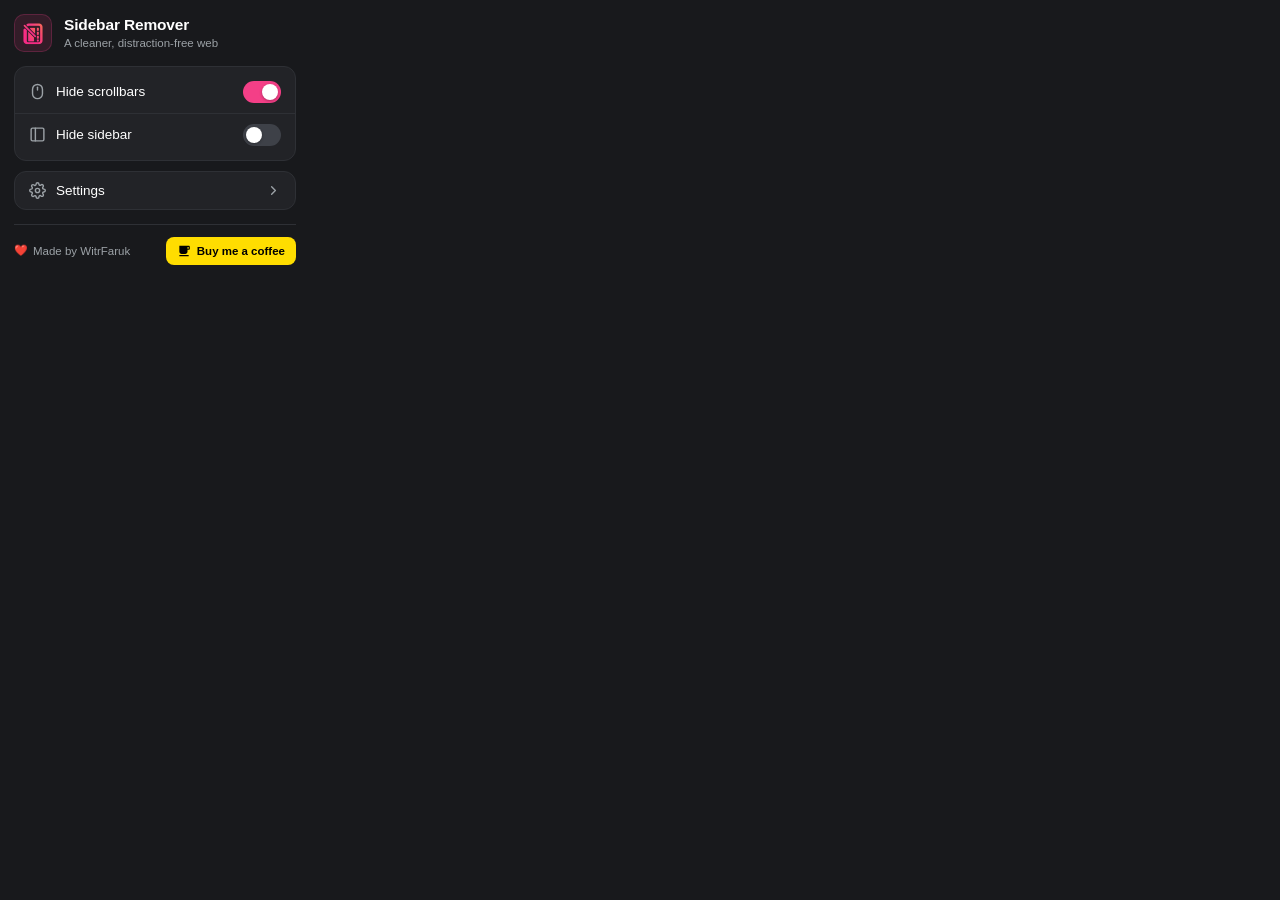
==== commit dadfb2ef: "feat: add top subtitle and bottom Made by WitrFaruk with Buy me a coffee button to extension popup" ====
--- a/popup.html
+++ b/popup.html
@@ -10,9 +10,12 @@
   <div class="popup-container">
     <!-- Header -->
     <header class="popup-header">
-      <div class="brand-wrap">
-        <img src="icons/icon48.png" alt="Sidebar Remover" width="22" height="22" class="brand-logo" />
-        <span class="brand-title">Sidebar Remover</span>
+      <div class="brand-icon">
+        <img src="icons/icon48.png" alt="Sidebar Remover" width="24" height="24" />
+      </div>
+      <div class="header-text">
+        <h1 class="brand-title">Sidebar Remover</h1>
+        <p class="brand-subtitle">A cleaner, distraction-free web</p>
       </div>
     </header>
 
@@ -104,6 +107,20 @@
         </label>
       </div>
     </main>
+
+    <!-- Footer: Made by WitrFaruk + Buy me a coffee -->
+    <footer class="popup-footer">
+      <a href="https://witrfaruk.vercel.app" target="_blank" rel="noopener noreferrer" class="made-by-link">
+        <span class="heart-icon">❤️</span>
+        <span>Made by WitrFaruk</span>
+      </a>
+      <a href="https://buymeacoffee.com/witrfaruk" target="_blank" rel="noopener noreferrer" class="coffee-btn">
+        <svg viewBox="0 0 24 24" fill="currentColor">
+          <path d="M20 3H4v10c0 2.21 1.79 4 4 4h6c2.21 0 4-1.79 4-4v-3h2c1.1 0 2-.9 2-2V5c0-1.1-.9-2-2-2zm0 5h-2V5h2v3zM4 19h16v2H4z"/>
+        </svg>
+        <span>Buy me a coffee</span>
+      </a>
+    </footer>
   </div>
 
   <script src="popup.js"></script>
--- a/popup.css
+++ b/popup.css
@@ -26,9 +26,9 @@
 }
 
 html, body {
-  width: 290px;
-  min-width: 290px;
-  max-width: 290px;
+  width: 310px;
+  min-width: 310px;
+  max-width: 310px;
   background-color: var(--bg-main);
   color: var(--text-primary);
   font-family: -apple-system, BlinkMacSystemFont, "Segoe UI", Roboto, "Helvetica Neue", Arial, sans-serif;
@@ -44,25 +44,49 @@
 
 /* Header */
 .popup-header {
-  margin-bottom: 12px;
-}
-
-.brand-wrap {
-  display: flex;
-  align-items: center;
-  gap: 8px;
-}
-
-.brand-logo {
-  border-radius: 6px;
+  display: flex;
+  align-items: center;
+  gap: 12px;
+  margin-bottom: 14px;
+}
+
+.brand-icon {
+  width: 38px;
+  height: 38px;
+  border-radius: 10px;
+  background-color: rgba(244, 63, 135, 0.12);
+  border: 1px solid rgba(244, 63, 135, 0.22);
+  display: flex;
+  align-items: center;
+  justify-content: center;
+  flex-shrink: 0;
+}
+
+.brand-icon img {
+  width: 24px;
+  height: 24px;
   display: block;
 }
 
+.header-text {
+  display: flex;
+  flex-direction: column;
+}
+
 .brand-title {
-  font-size: 14.5px;
+  font-size: 15.5px;
   font-weight: 700;
   color: var(--text-primary);
+  line-height: 1.25;
+  margin: 0;
   letter-spacing: -0.01em;
+}
+
+.brand-subtitle {
+  font-size: 11.5px;
+  color: var(--text-secondary);
+  line-height: 1.3;
+  margin: 2px 0 0;
 }
 
 /* Views */
@@ -245,3 +269,58 @@
   font-weight: 700;
   color: var(--text-primary);
 }
+
+/* Footer: Made by WitrFaruk + Buy me a coffee */
+.popup-footer {
+  display: flex;
+  align-items: center;
+  justify-content: space-between;
+  margin-top: 14px;
+  padding-top: 12px;
+  border-top: 1px solid var(--border);
+  gap: 8px;
+}
+
+.made-by-link {
+  display: inline-flex;
+  align-items: center;
+  gap: 5px;
+  font-size: 11.5px;
+  color: var(--text-secondary);
+  text-decoration: none;
+  font-weight: 500;
+  transition: color 0.15s ease;
+}
+
+.made-by-link:hover {
+  color: var(--text-primary);
+}
+
+.heart-icon {
+  font-size: 11px;
+}
+
+.coffee-btn {
+  display: inline-flex;
+  align-items: center;
+  gap: 6px;
+  padding: 6px 11px;
+  border-radius: 8px;
+  background-color: #FFDD00;
+  color: #000000;
+  font-size: 11.5px;
+  font-weight: 700;
+  text-decoration: none;
+  transition: transform 0.15s ease, background-color 0.15s ease;
+  flex-shrink: 0;
+}
+
+.coffee-btn:hover {
+  background-color: #F5D300;
+  transform: translateY(-1px);
+}
+
+.coffee-btn svg {
+  width: 14px;
+  height: 14px;
+}
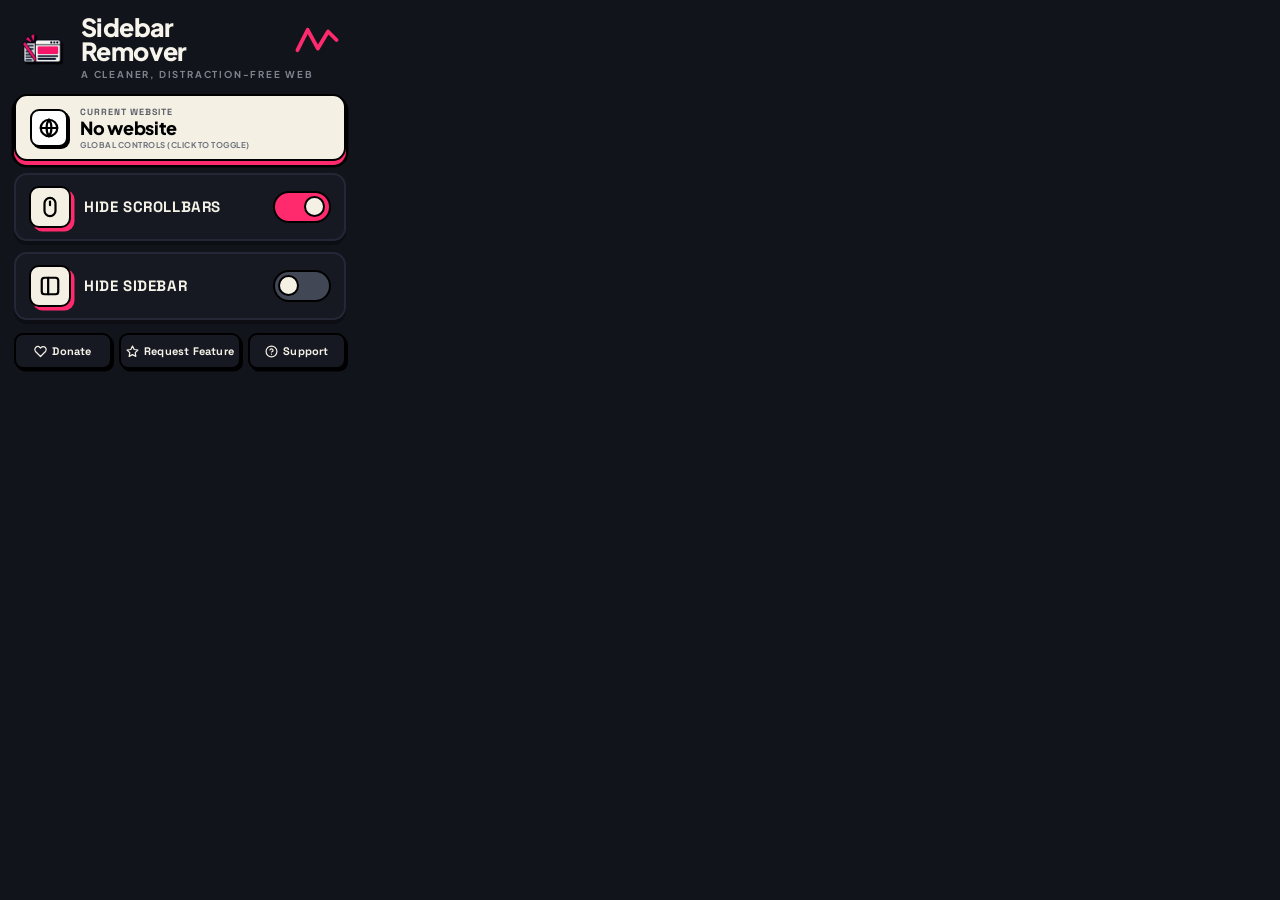
==== commit e8162ad0: "feat: self-hosted local fonts, neo-brutalist footer & support panel, per-site memory, and updated do" ====
--- a/popup.html
+++ b/popup.html
@@ -10,116 +10,160 @@
   <div class="popup-container">
     <!-- Header -->
     <header class="popup-header">
-      <div class="brand-icon">
-        <img src="icons/icon48.png" alt="Sidebar Remover" width="24" height="24" />
+      <div class="brand-logo-container">
+        <img src="icons/logo.png" alt="Sidebar Remover" class="brand-logo-img" width="52" height="52" />
       </div>
-      <div class="header-text">
-        <h1 class="brand-title">Sidebar Remover</h1>
-        <p class="brand-subtitle">A cleaner, distraction-free web</p>
+
+      <div class="brand-text-wrapper">
+        <div class="brand-top-row">
+          <div class="brand-title">
+            <span class="title-line">Sidebar</span>
+            <span class="title-line">Remover</span>
+          </div>
+          <!-- Scribble Accent -->
+          <svg class="scribble-doodle" viewBox="0 0 54 40" fill="none" xmlns="http://www.w3.org/2000/svg" aria-hidden="true">
+            <path d="M4 32 L16 8 L28 30 L40 10 L50 20" stroke="#FF2A6D" stroke-width="4.5" stroke-linecap="round" stroke-linejoin="round" />
+          </svg>
+        </div>
+        <p class="brand-subtitle">A CLEANER, DISTRACTION-FREE WEB</p>
       </div>
     </header>
 
     <!-- Main View -->
     <main class="view active" id="mainView">
-      <div class="toggle-card">
-        <!-- Toggle: Hide scrollbars -->
-        <label class="toggle-item" for="scrollToggle">
-          <div class="toggle-info">
-            <svg class="toggle-icon" viewBox="0 0 24 24" fill="none" stroke="currentColor" stroke-width="2" stroke-linecap="round" stroke-linejoin="round">
-              <rect x="5" y="2" width="14" height="20" rx="7"></rect>
+      <!-- Current Website Card (With Favicon & No Open Button) -->
+      <section class="site-card">
+        <div class="site-card-content">
+          <div class="site-favicon-tile" id="siteFaviconTile">
+            <svg id="siteGlobeSvg" class="site-globe-svg" viewBox="0 0 24 24" fill="none" stroke="#000000" stroke-width="2.4" stroke-linecap="round" stroke-linejoin="round" aria-hidden="true">
+              <circle cx="12" cy="12" r="9" />
+              <line x1="3" y1="12" x2="21" y2="12" />
+              <path d="M12 3 C8.5 7, 8.5 17, 12 21" />
+              <path d="M12 3 C15.5 7, 15.5 17, 12 21" />
+            </svg>
+          </div>
+          <div class="site-details">
+            <span class="site-eyebrow">CURRENT WEBSITE</span>
+            <span class="site-domain" id="currentHost">No website</span>
+            <span class="site-footnote" id="siteFootnote">CHANGES APPLY TO THIS WEBSITE ONLY</span>
+          </div>
+        </div>
+      </section>
+
+      <!-- 1. Hide scrollbars (Scrollbar on top) -->
+      <label class="toggle-card" for="scrollToggle">
+        <div class="toggle-lead">
+          <div class="icon-tile">
+            <svg viewBox="0 0 24 24" fill="none" stroke="#000000" stroke-width="2.4" stroke-linecap="round" stroke-linejoin="round">
+              <rect x="6" y="2" width="12" height="20" rx="6"></rect>
               <line x1="12" y1="6" x2="12" y2="10"></line>
             </svg>
-            <span class="toggle-text">Hide scrollbars</span>
           </div>
-          <span class="switch">
-            <input type="checkbox" id="scrollToggle" checked aria-label="Hide scrollbars" />
-            <span class="slider"></span>
-          </span>
-        </label>
+          <span class="toggle-text">HIDE SCROLLBARS</span>
+        </div>
+        <span class="neo-switch">
+          <input type="checkbox" id="scrollToggle" checked aria-label="Hide scrollbars" />
+          <span class="slider"></span>
+        </span>
+      </label>
 
-        <div class="card-divider"></div>
+      <!-- 2. Hide sidebar (Sidebar below) -->
+      <label class="toggle-card" for="sidebarToggle">
+        <div class="toggle-lead">
+          <div class="icon-tile">
+            <svg viewBox="0 0 24 24" fill="none" stroke="#000000" stroke-width="2.4" stroke-linecap="round" stroke-linejoin="round">
+              <rect x="3" y="3" width="18" height="18" rx="3"></rect>
+              <line x1="10" y1="3" x2="10" y2="21"></line>
+            </svg>
+          </div>
+          <span class="toggle-text">HIDE SIDEBAR</span>
+        </div>
+        <span class="neo-switch">
+          <input type="checkbox" id="sidebarToggle" aria-label="Hide sidebar" />
+          <span class="slider"></span>
+        </span>
+      </label>
+    </main>
 
-        <!-- Toggle: Hide sidebar -->
-        <label class="toggle-item" for="sidebarToggle">
-          <div class="toggle-info">
-            <svg class="toggle-icon" viewBox="0 0 24 24" fill="none" stroke="currentColor" stroke-width="2" stroke-linecap="round" stroke-linejoin="round">
-              <rect x="3" y="3" width="18" height="18" rx="2"></rect>
-              <line x1="9" y1="3" x2="9" y2="21"></line>
-            </svg>
-            <span class="toggle-text">Hide sidebar</span>
-          </div>
-          <span class="switch">
-            <input type="checkbox" id="sidebarToggle" aria-label="Hide sidebar" />
-            <span class="slider"></span>
-          </span>
-        </label>
+    <!-- Support View (Shown when 'Support' is clicked) -->
+    <section class="support-view" id="supportView" style="display: none;">
+      <div class="support-header-bar">
+        <button type="button" class="support-back-btn" id="supportBackBtn" aria-label="Go back">
+          <svg viewBox="0 0 24 24" fill="none" stroke="currentColor" stroke-width="2.5" stroke-linecap="round" stroke-linejoin="round" class="back-arrow-icon">
+            <polyline points="15 18 9 12 15 6"></polyline>
+          </svg>
+          <span>Back</span>
+        </button>
+        <span class="support-badge">HELP &amp; FAQ</span>
       </div>
 
-      <!-- Settings Button -->
-      <button type="button" class="settings-btn" id="openSettingsBtn" aria-label="Settings">
-        <div class="settings-btn-content">
-          <svg class="gear-icon" viewBox="0 0 24 24" fill="none" stroke="currentColor" stroke-width="2" stroke-linecap="round" stroke-linejoin="round">
-            <circle cx="12" cy="12" r="3"></circle>
-            <path d="M19.4 15a1.65 1.65 0 0 0 .33 1.82l.06.06a2 2 0 0 1 0 2.83 2 2 0 0 1-2.83 0l-.06-.06a1.65 1.65 0 0 0-1.82-.33 1.65 1.65 0 0 0-1 1.51V21a2 2 0 0 1-2 2 2 2 0 0 1-2-2v-.09A1.65 1.65 0 0 0 9 19.4a1.65 1.65 0 0 0-1.82.33l-.06.06a2 2 0 0 1-2.83 0 2 2 0 0 1 0-2.83l.06-.06a1.65 1.65 0 0 0 .33-1.82 1.65 1.65 0 0 0-1.51-1H3a2 2 0 0 1-2-2 2 2 0 0 1 2-2h.09A1.65 1.65 0 0 0 4.6 9a1.65 1.65 0 0 0-.33-1.82l-.06-.06a2 2 0 0 1 0-2.83 2 2 0 0 1 2.83 0l.06.06a1.65 1.65 0 0 0 1.82.33H9a1.65 1.65 0 0 0 1-1.51V3a2 2 0 0 1 2-2 2 2 0 0 1 2 2v.09a1.65 1.65 0 0 0 1 1.51 1.65 1.65 0 0 0 1.82-.33l.06-.06a2 2 0 0 1 2.83 0 2 2 0 0 1 0 2.83l-.06.06a1.65 1.65 0 0 0-.33 1.82V9a1.65 1.65 0 0 0 1.51 1H21a2 2 0 0 1 2 2 2 2 0 0 1-2 2h-.09a1.65 1.65 0 0 0-1.51 1z"></path>
-          </svg>
-          <span>Settings</span>
+      <div class="support-card-neo">
+        <h2 class="support-heading">Sidebar Remover isn't working?</h2>
+
+        <div class="support-block">
+          <p class="support-step-title">First, try the following:</p>
+          <ul class="support-steps-list">
+            <li>refresh the webpage</li>
+            <li>close all tabs and restart the browser</li>
+            <li>disable any other extensions</li>
+            <li>disable and re-enable Sidebar Remover</li>
+            <li>uninstall and reinstall Sidebar Remover</li>
+          </ul>
         </div>
-        <svg class="chevron-icon" viewBox="0 0 24 24" fill="none" stroke="currentColor" stroke-width="2.2" stroke-linecap="round" stroke-linejoin="round">
-          <polyline points="9 18 15 12 9 6"></polyline>
-        </svg>
-      </button>
-    </main>
 
-    <!-- Settings View -->
-    <main class="view" id="settingsView">
-      <div class="settings-nav-header">
-        <button type="button" class="back-btn" id="closeSettingsBtn" aria-label="Back to main">
-          <svg viewBox="0 0 24 24" fill="none" stroke="currentColor" stroke-width="2.5" stroke-linecap="round" stroke-linejoin="round">
-            <polyline points="15 18 9 12 15 6"></polyline>
-          </svg>
-        </button>
-        <span class="settings-title">Settings</span>
+        <div class="support-block">
+          <p class="support-text">
+            If the problem persists, email me at:<br />
+            <a href="mailto:witrfaruk@proton.me" class="support-email-pill" id="supportEmailLink">witrfaruk@proton.me</a>
+          </p>
+        </div>
+
+        <div class="support-block">
+          <p class="support-step-title">To help me help you faster, include:</p>
+          <ul class="support-steps-list">
+            <li>description of the issue</li>
+            <li>screenshot or video</li>
+            <li>browser (ex: Chrome)</li>
+            <li>version of Sidebar Remover: 1.1.1</li>
+          </ul>
+        </div>
       </div>
 
-      <div class="toggle-card">
-        <!-- Setting 1: Hide sidebar by default -->
-        <label class="toggle-item" for="defaultSidebarToggle">
-          <div class="toggle-info">
-            <span class="toggle-text">Hide sidebar by default</span>
-          </div>
-          <span class="switch">
-            <input type="checkbox" id="defaultSidebarToggle" aria-label="Hide sidebar by default" />
-            <span class="slider"></span>
-          </span>
-        </label>
+      <!-- Made with love by WitrFaruk (Neo-Brutalist Creator Credit) -->
+      <a href="https://witrfaruk.vercel.app/?utm_source=sidebar_remover_extension&amp;utm_medium=extension&amp;utm_campaign=creator_credit" target="_blank" rel="noopener noreferrer" class="made-with-love-card" id="madeByLink" title="Visit WitrFaruk's Website">
+        <span class="love-heart">❤️</span>
+        <span class="love-caption">Made with <strong class="love-highlight">love</strong> by <strong class="author-highlight">WitrFaruk</strong></span>
+        <svg class="love-arrow" viewBox="0 0 24 24" fill="none" stroke="currentColor" stroke-width="2.5" stroke-linecap="round" stroke-linejoin="round">
+          <line x1="5" y1="12" x2="19" y2="12"></line>
+          <polyline points="12 5 19 12 12 19"></polyline>
+        </svg>
+      </a>
+    </section>
 
-        <div class="card-divider"></div>
-
-        <!-- Setting 2: Hide scrollbar by default -->
-        <label class="toggle-item" for="defaultScrollToggle">
-          <div class="toggle-info">
-            <span class="toggle-text">Hide scrollbar by default</span>
-          </div>
-          <span class="switch">
-            <input type="checkbox" id="defaultScrollToggle" checked aria-label="Hide scrollbar by default" />
-            <span class="slider"></span>
-          </span>
-        </label>
+    <!-- Footer: Donate | Request Feature | Support (Neo-Brutalist Buttons) -->
+    <footer class="popup-footer" id="popupFooter">
+      <div class="neo-footer-row">
+        <a href="https://ko-fi.com/witrfaruk?utm_source=sidebar_remover_extension&amp;utm_medium=extension&amp;utm_campaign=donation" target="_blank" rel="noopener noreferrer" class="neo-footer-btn donate-btn" id="donateLink" title="Support on Ko-fi">
+          <svg class="btn-icon" viewBox="0 0 24 24" fill="none" stroke="currentColor" stroke-width="2.2" stroke-linecap="round" stroke-linejoin="round">
+            <path d="M20.84 4.61a5.5 5.5 0 0 0-7.78 0L12 5.67l-1.06-1.06a5.5 5.5 0 0 0-7.78 7.78l1.06 1.06L12 21.23l7.78-7.78 1.06-1.06a5.5 5.5 0 0 0 0-7.78z"></path>
+          </svg>
+          <span>Donate</span>
+        </a>
+        <a href="https://docs.google.com/forms/d/e/1FAIpQLSdqzdboXmtKLeK9AhMB_0dH27BehWKFtk0tlv02W5x7f0F8Fw/viewform?usp=header" target="_blank" rel="noopener noreferrer" class="neo-footer-btn feature-btn" id="requestFeatureLink" title="Request a Feature">
+          <svg class="btn-icon" viewBox="0 0 24 24" fill="none" stroke="currentColor" stroke-width="2.2" stroke-linecap="round" stroke-linejoin="round">
+            <polygon points="12 2 15.09 8.26 22 9.27 17 14.14 18.18 21.02 12 17.77 5.82 21.02 7 14.14 2 9.27 8.91 8.26 12 2"></polygon>
+          </svg>
+          <span>Request Feature</span>
+        </a>
+        <button type="button" class="neo-footer-btn support-btn" id="supportBtn" title="Get Help &amp; Support">
+          <svg class="btn-icon" viewBox="0 0 24 24" fill="none" stroke="currentColor" stroke-width="2.2" stroke-linecap="round" stroke-linejoin="round">
+            <circle cx="12" cy="12" r="10"></circle>
+            <path d="M9.09 9a3 3 0 0 1 5.83 1c0 2-3 3-3 3"></path>
+            <line x1="12" y1="17" x2="12.01" y2="17"></line>
+          </svg>
+          <span>Support</span>
+        </button>
       </div>
-    </main>
-
-    <!-- Footer: Made by WitrFaruk + Buy me a coffee -->
-    <footer class="popup-footer">
-      <a href="https://witrfaruk.vercel.app" target="_blank" rel="noopener noreferrer" class="made-by-link">
-        <span class="heart-icon">❤️</span>
-        <span>Made by WitrFaruk</span>
-      </a>
-      <a href="https://buymeacoffee.com/witrfaruk" target="_blank" rel="noopener noreferrer" class="coffee-btn">
-        <svg viewBox="0 0 24 24" fill="currentColor">
-          <path d="M20 3H4v10c0 2.21 1.79 4 4 4h6c2.21 0 4-1.79 4-4v-3h2c1.1 0 2-.9 2-2V5c0-1.1-.9-2-2-2zm0 5h-2V5h2v3zM4 19h16v2H4z"/>
-        </svg>
-        <span>Buy me a coffee</span>
-      </a>
     </footer>
   </div>
 
--- a/popup.css
+++ b/popup.css
@@ -1,14 +1,42 @@
+/* Self-hosted fonts: 100% GDPR compliant, 0 external calls, 100% legal, offline-ready */
+@font-face {
+  font-family: 'Plus Jakarta Sans';
+  font-style: normal;
+  font-weight: 400 900;
+  font-display: swap;
+  src: url('fonts/plus-jakarta-sans.woff2') format('woff2');
+}
+
+@font-face {
+  font-family: 'Space Grotesk';
+  font-style: normal;
+  font-weight: 400 900;
+  font-display: swap;
+  src: url('fonts/space-grotesk.woff2') format('woff2');
+}
+
+@font-face {
+  font-family: 'JetBrains Mono';
+  font-style: normal;
+  font-weight: 400 900;
+  font-display: swap;
+  src: url('fonts/jetbrains-mono.woff2') format('woff2');
+}
+
 :root {
   color-scheme: dark;
-  --bg-main: #18191C;
-  --bg-card: #222327;
-  --bg-card-hover: #292B30;
-  --text-primary: #FFFFFF;
-  --text-secondary: #9BA1A6;
-  --border: #2E3035;
-  --accent: #F43F87;
-  --accent-hover: #FF5C91;
-  --switch-off: #3E4148;
+  --bg-main: #12141B;
+  --bg-card-dark: #171922;
+  --bg-cream: #F4F0E4;
+  --text-primary: #F5F2E8;
+  --text-dark: #000000;
+  --text-muted: #7E838F;
+  --border-dark: #000000;
+  --border-card-dark: #242836;
+  --accent-pink: #FF2A6D;
+  --accent-pink-hover: #FF4782;
+  --kofi-blue: #72a4f2;
+  --switch-off: #424756;
 }
 
 *, *::before, *::after {
@@ -26,301 +54,703 @@
 }
 
 html, body {
-  width: 310px;
-  min-width: 310px;
-  max-width: 310px;
+  width: 360px;
+  min-width: 360px;
+  max-width: 360px;
   background-color: var(--bg-main);
   color: var(--text-primary);
-  font-family: -apple-system, BlinkMacSystemFont, "Segoe UI", Roboto, "Helvetica Neue", Arial, sans-serif;
+  font-family: 'Plus Jakarta Sans', -apple-system, BlinkMacSystemFont, "Segoe UI", Roboto, sans-serif;
   font-size: 13px;
-  line-height: 1.4;
+  line-height: 1.35;
   overflow: hidden;
   user-select: none;
+  -webkit-font-smoothing: antialiased;
 }
 
 .popup-container {
-  padding: 14px;
-}
-
-/* Header */
+  padding: 16px 14px 14px;
+}
+
+/* ==========================================================================
+   Header Section (Bold with Round Logo)
+   ========================================================================== */
 .popup-header {
   display: flex;
   align-items: center;
+  gap: 13px;
+  margin-bottom: 14px;
+  position: relative;
+}
+
+.brand-logo-container {
+  flex-shrink: 0;
+  display: flex;
+  align-items: center;
+  justify-content: center;
+}
+
+.brand-logo-img {
+  width: 54px;
+  height: 54px;
+  display: block;
+  object-fit: contain;
+  filter: drop-shadow(2px 2px 0px rgba(0, 0, 0, 0.85));
+}
+
+.brand-text-wrapper {
+  display: flex;
+  flex-direction: column;
+  flex: 1;
+}
+
+.brand-top-row {
+  display: flex;
+  align-items: center;
+  justify-content: space-between;
+}
+
+.brand-title {
+  display: flex;
+  flex-direction: column;
+  line-height: 0.95;
+}
+
+.title-line {
+  font-family: 'Plus Jakarta Sans', 'Space Grotesk', sans-serif;
+  font-size: 25px;
+  font-weight: 900;
+  letter-spacing: -0.6px;
+  color: #F7F4EB;
+}
+
+.scribble-doodle {
+  width: 50px;
+  height: 34px;
+  margin-right: 4px;
+}
+
+.brand-subtitle {
+  font-size: 9.5px;
+  font-weight: 700;
+  letter-spacing: 1.8px;
+  color: var(--text-muted);
+  text-transform: uppercase;
+  margin-top: 4px;
+}
+
+/* ==========================================================================
+   Views Navigation
+   ========================================================================== */
+.view {
+  display: none;
+}
+
+.view.active {
+  display: block;
+  animation: fadeIn 0.16s ease-out;
+}
+
+@keyframes fadeIn {
+  from { opacity: 0; transform: translateY(3px); }
+  to { opacity: 1; transform: translateY(0); }
+}
+
+/* ==========================================================================
+   Current Website Card (With Favicon & No Open Button)
+   ========================================================================== */
+.site-card {
+  position: relative;
+  background-color: var(--bg-cream);
+  border: 2.5px solid var(--border-dark);
+  border-radius: 13px;
+  padding: 10px 14px;
+  margin-bottom: 12px;
+  box-shadow: 0 4px 0 0 var(--accent-pink), 0 4px 0 2.5px var(--border-dark);
+}
+
+.site-card-content {
+  display: flex;
+  align-items: center;
   gap: 12px;
-  margin-bottom: 14px;
-}
-
-.brand-icon {
+}
+
+.site-favicon-tile {
   width: 38px;
   height: 38px;
-  border-radius: 10px;
-  background-color: rgba(244, 63, 135, 0.12);
-  border: 1px solid rgba(244, 63, 135, 0.22);
+  background-color: #FFFFFF;
+  border: 2px solid var(--border-dark);
+  border-radius: 9px;
+  box-shadow: 2px 2px 0 var(--border-dark);
   display: flex;
   align-items: center;
   justify-content: center;
   flex-shrink: 0;
-}
-
-.brand-icon img {
-  width: 24px;
-  height: 24px;
+  overflow: hidden;
+}
+
+.site-favicon-img {
+  width: 22px;
+  height: 22px;
+  object-fit: contain;
   display: block;
 }
 
-.header-text {
+.site-globe-svg {
+  width: 22px;
+  height: 22px;
+  display: block;
+}
+
+.site-details {
   display: flex;
   flex-direction: column;
-}
-
-.brand-title {
-  font-size: 15.5px;
+  flex: 1;
+  min-width: 0;
+  justify-content: center;
+}
+
+.site-eyebrow {
+  font-family: 'Space Grotesk', sans-serif;
+  font-size: 9px;
+  font-weight: 800;
+  letter-spacing: 1px;
+  color: #5A5E68;
+  text-transform: uppercase;
+}
+
+.site-domain {
+  font-family: 'Plus Jakarta Sans', sans-serif;
+  font-size: 18px;
+  font-weight: 900;
+  color: var(--text-dark);
+  letter-spacing: -0.3px;
+  line-height: 1.15;
+  white-space: nowrap;
+  overflow: hidden;
+  text-overflow: ellipsis;
+}
+
+.site-footnote {
+  font-size: 8px;
   font-weight: 700;
-  color: var(--text-primary);
-  line-height: 1.25;
-  margin: 0;
-  letter-spacing: -0.01em;
-}
-
-.brand-subtitle {
-  font-size: 11.5px;
-  color: var(--text-secondary);
-  line-height: 1.3;
-  margin: 2px 0 0;
-}
-
-/* Views */
-.view {
-  display: none;
-  animation: fadeIn 0.15s ease-out;
-}
-
-.view.active {
-  display: block;
-}
-
-@keyframes fadeIn {
-  from { opacity: 0; transform: translateY(2px); }
-  to { opacity: 1; transform: translateY(0); }
-}
-
-/* Toggle Card */
+  letter-spacing: 0.5px;
+  color: #6D727C;
+  text-transform: uppercase;
+  line-height: 1;
+  margin-top: 2px;
+}
+
+/* ==========================================================================
+   Neo-Brutalist Toggle Cards (Bigger Buttons)
+   ========================================================================== */
 .toggle-card {
-  background-color: var(--bg-card);
-  border: 1px solid var(--border);
-  border-radius: 12px;
-  padding: 4px 14px;
-}
-
-.toggle-item {
   display: flex;
   align-items: center;
   justify-content: space-between;
-  padding: 10px 0;
+  background-color: var(--bg-card-dark);
+  border: 2px solid var(--border-card-dark);
+  box-shadow: 0 4px 0 0 #0C0E14;
+  border-radius: 13px;
+  padding: 11px 13px;
+  margin-bottom: 11px;
   cursor: pointer;
-}
-
-.toggle-info {
-  display: flex;
-  align-items: center;
-  gap: 10px;
-}
-
-.toggle-icon {
-  width: 17px;
-  height: 17px;
-  color: var(--text-secondary);
+  transition: border-color 0.15s ease;
+}
+
+.toggle-card:hover {
+  border-color: #353B4B;
+}
+
+.toggle-card:active {
+  transform: translateY(1px);
+}
+
+.toggle-lead {
+  display: flex;
+  align-items: center;
+  gap: 13px;
+}
+
+.icon-tile {
+  width: 42px;
+  height: 42px;
+  background-color: var(--bg-cream);
+  border: 2.5px solid var(--border-dark);
+  border-radius: 10px;
+  box-shadow: 3.5px 3.5px 0 0 var(--accent-pink);
+  display: flex;
+  align-items: center;
+  justify-content: center;
   flex-shrink: 0;
 }
 
+.icon-tile svg {
+  width: 22px;
+  height: 22px;
+}
+
 .toggle-text {
-  font-size: 13.5px;
-  font-weight: 500;
-  color: var(--text-primary);
-}
-
-.card-divider {
-  height: 1px;
-  background-color: var(--border);
-  margin: 0 -14px;
-}
-
-/* Switch */
-.switch {
+  font-family: 'Space Grotesk', 'Plus Jakarta Sans', sans-serif;
+  font-size: 15px;
+  font-weight: 900;
+  letter-spacing: 0.6px;
+  color: #F5F2E8;
+  text-transform: uppercase;
+}
+
+/* Neo-Brutalist Switch */
+.neo-switch {
   position: relative;
   display: inline-block;
-  width: 38px;
-  height: 22px;
+  width: 58px;
+  height: 32px;
   flex-shrink: 0;
 }
 
-.switch input {
+.neo-switch input {
   opacity: 0;
   width: 0;
   height: 0;
   position: absolute;
 }
 
-.slider {
+.neo-switch .slider {
   position: absolute;
   cursor: pointer;
   inset: 0;
   background-color: var(--switch-off);
-  border-radius: 20px;
-  transition: background-color 0.2s ease;
-}
-
-.slider::before {
+  border: 2.5px solid var(--border-dark);
+  border-radius: 999px;
+  transition: background-color 0.22s cubic-bezier(0.4, 0, 0.2, 1);
+}
+
+.neo-switch .slider::before {
   position: absolute;
   content: "";
-  height: 16px;
-  width: 16px;
+  height: 21px;
+  width: 21px;
   left: 3px;
-  top: 3px;
-  background-color: #FFFFFF;
+  top: 2.5px;
+  background-color: var(--bg-cream);
+  border: 2px solid var(--border-dark);
   border-radius: 50%;
-  box-shadow: 0 1px 3px rgba(0, 0, 0, 0.3);
-  transition: transform 0.2s cubic-bezier(0.4, 0, 0.2, 1);
-}
-
-.switch input:checked + .slider {
-  background-color: var(--accent);
-}
-
-.switch input:checked + .slider::before {
-  transform: translateX(16px);
-}
-
-/* Settings Button on Main View */
-.settings-btn {
+  transition: transform 0.22s cubic-bezier(0.34, 1.56, 0.64, 1);
+}
+
+.neo-switch input:checked + .slider {
+  background-color: var(--accent-pink);
+}
+
+.neo-switch input:checked + .slider::before {
+  transform: translateX(26px);
+}
+
+
+
+
+/* ==========================================================================
+   Settings Card (Bigger Button)
+   ========================================================================== */
+.settings-card {
+  appearance: none;
+  -webkit-appearance: none;
+  font-family: inherit;
+  outline: none;
   display: flex;
   align-items: center;
   justify-content: space-between;
   width: 100%;
-  margin-top: 10px;
-  padding: 10px 14px;
-  background-color: var(--bg-card);
-  border: 1px solid var(--border);
-  border-radius: 12px;
-  color: var(--text-primary);
+  background-color: var(--bg-cream);
+  border: 2.5px solid var(--border-dark);
+  border-radius: 13px;
+  padding: 12px 15px;
+  margin-bottom: 13px;
   cursor: pointer;
-  font-size: 13.5px;
-  font-weight: 500;
-  font-family: inherit;
-  transition: background-color 0.15s ease, border-color 0.15s ease;
-}
-
-.settings-btn:hover {
-  background-color: var(--bg-card-hover);
-  border-color: #3C3E44;
-}
-
-.settings-btn-content {
-  display: flex;
-  align-items: center;
-  gap: 10px;
+  box-shadow: 0 5px 0 0 var(--accent-pink), 0 5px 0 2.5px var(--border-dark);
+  transition: transform 0.12s ease, box-shadow 0.12s ease;
+}
+
+.settings-card:hover {
+  transform: translateY(-1px);
+  box-shadow: 0 6px 0 0 var(--accent-pink), 0 6px 0 2.5px var(--border-dark);
+}
+
+.settings-card:active {
+  transform: translateY(2px);
+  box-shadow: 0 3px 0 0 var(--accent-pink), 0 3px 0 2.5px var(--border-dark);
+}
+
+.settings-lead {
+  display: flex;
+  align-items: center;
+  gap: 13px;
+}
+
+.gear-tile {
+  display: flex;
+  align-items: center;
+  justify-content: center;
+  width: 26px;
+  height: 26px;
+  flex-shrink: 0;
 }
 
 .gear-icon {
+  width: 24px;
+  height: 24px;
+  display: block;
+  filter: drop-shadow(2px 2px 0px var(--accent-pink));
+  transition: transform 0.35s cubic-bezier(0.34, 1.56, 0.64, 1);
+}
+
+.settings-card:hover .gear-icon {
+  transform: rotate(60deg);
+}
+
+.settings-text {
+  font-family: 'Space Grotesk', sans-serif;
+  font-size: 16px;
+  font-weight: 900;
+  letter-spacing: 0.8px;
+  color: var(--text-dark);
+  text-transform: uppercase;
+}
+
+.chevron-arrow {
   width: 17px;
   height: 17px;
-  color: var(--text-secondary);
-}
-
-.chevron-icon {
+  transition: transform 0.15s ease;
+}
+
+.settings-card:hover .chevron-arrow {
+  transform: translateX(2px);
+}
+
+/* ==========================================================================
+   Settings View Content
+   ========================================================================== */
+.settings-nav-bar {
+  display: flex;
+  align-items: center;
+  gap: 12px;
+  margin-bottom: 13px;
+}
+
+.nav-back-btn {
+  appearance: none;
+  -webkit-appearance: none;
+  outline: none;
+  display: flex;
+  align-items: center;
+  justify-content: center;
+  width: 34px;
+  height: 34px;
+  background-color: var(--bg-cream);
+  border: 2px solid var(--border-dark);
+  border-radius: 8px;
+  box-shadow: 2.5px 2.5px 0 0 var(--accent-pink);
+  cursor: pointer;
+  transition: transform 0.12s ease, box-shadow 0.12s ease;
+}
+
+.nav-back-btn:hover {
+  transform: translate(-1px, -1px);
+  box-shadow: 3.5px 3.5px 0 0 var(--accent-pink);
+}
+
+.nav-back-btn:active {
+  transform: translate(1px, 1px);
+  box-shadow: 1.5px 1.5px 0 0 var(--accent-pink);
+}
+
+.nav-back-btn svg {
+  width: 18px;
+  height: 18px;
+}
+
+.settings-nav-title {
+  font-family: 'Space Grotesk', sans-serif;
+  font-size: 17px;
+  font-weight: 900;
+  letter-spacing: 1px;
+  color: #F5F2E8;
+  text-transform: uppercase;
+}
+
+/* ==========================================================================
+   Footer Section (Donate | Request Feature | Support)
+   ========================================================================== */
+/* ==========================================================================
+   Footer Section (Neo-Brutalist 3-Button Row)
+   ========================================================================== */
+.popup-footer {
+  margin-top: 13px;
+  padding-top: 0;
+  border-top: none;
+}
+
+.neo-footer-row {
+  display: flex;
+  gap: 7px;
+  width: 100%;
+}
+
+.neo-footer-btn {
+  flex: 1;
+  display: inline-flex;
+  align-items: center;
+  justify-content: center;
+  gap: 5px;
+  padding: 8.5px 5px;
+  background-color: var(--bg-card-dark);
+  color: var(--text-primary);
+  border: 2px solid var(--border-dark);
+  border-radius: 9px;
+  box-shadow: 2px 2.5px 0 0 var(--border-dark);
+  font-family: 'Space Grotesk', sans-serif;
+  font-size: 11px;
+  font-weight: 800;
+  letter-spacing: 0.2px;
+  text-decoration: none;
+  cursor: pointer;
+  text-align: center;
+  transition: transform 0.12s ease, box-shadow 0.12s ease, background-color 0.12s ease, color 0.12s ease;
+  user-select: none;
+  outline: none;
+  white-space: nowrap;
+}
+
+.neo-footer-btn .btn-icon {
+  width: 13px;
+  height: 13px;
+  flex-shrink: 0;
+}
+
+.neo-footer-btn:hover {
+  background-color: #1E212B;
+  color: #FFFFFF;
+  transform: translate(-1px, -1px);
+  box-shadow: 3px 3.5px 0 0 var(--accent-pink);
+}
+
+.neo-footer-btn:active {
+  transform: translate(1.5px, 1.5px);
+  box-shadow: 0.5px 0.5px 0 0 var(--border-dark);
+}
+
+.donate-btn:hover .btn-icon {
+  stroke: var(--accent-pink);
+  fill: var(--accent-pink);
+}
+
+.feature-btn:hover .btn-icon {
+  stroke: #FFD166;
+}
+
+.support-btn:hover .btn-icon {
+  stroke: var(--kofi-blue);
+}
+
+/* ==========================================================================
+   Support View (Neo-Brutalist Troubleshooting Panel)
+   ========================================================================== */
+.support-view {
+  animation: fadeIn 0.15s ease-out;
+  padding: 0;
+}
+
+.support-header-bar {
+  display: flex;
+  align-items: center;
+  justify-content: space-between;
+  margin-bottom: 11px;
+}
+
+.support-back-btn {
+  display: inline-flex;
+  align-items: center;
+  gap: 6px;
+  background-color: #1E212B;
+  color: var(--text-primary);
+  border: 2px solid var(--border-dark);
+  border-radius: 8px;
+  box-shadow: 2px 2px 0 0 var(--border-dark);
+  font-family: 'Space Grotesk', sans-serif;
+  font-size: 11.5px;
+  font-weight: 800;
+  cursor: pointer;
+  padding: 5px 10px;
+  transition: transform 0.12s ease, box-shadow 0.12s ease, background-color 0.12s ease, color 0.12s ease;
+}
+
+.support-back-btn:hover {
+  background-color: #262B37;
+  color: var(--accent-pink);
+  transform: translate(-1px, -1px);
+  box-shadow: 3px 3px 0 0 var(--accent-pink);
+}
+
+.support-back-btn:active {
+  transform: translate(1px, 1px);
+  box-shadow: 0.5px 0.5px 0 0 var(--border-dark);
+}
+
+.back-arrow-icon {
+  width: 14px;
+  height: 14px;
+}
+
+.support-badge {
+  font-family: 'Space Grotesk', sans-serif;
+  font-size: 10px;
+  font-weight: 800;
+  letter-spacing: 0.8px;
+  color: var(--text-muted);
+  background-color: #171922;
+  border: 1.5px solid var(--border-card-dark);
+  padding: 3px 7px;
+  border-radius: 5px;
+}
+
+.support-card-neo {
+  background-color: var(--bg-card-dark);
+  border: 2px solid var(--border-dark);
+  border-radius: 12px;
+  box-shadow: 0 4px 0 0 #0C0E14;
+  padding: 13px 14px;
+  margin-bottom: 11px;
+}
+
+.support-heading {
+  font-family: 'Plus Jakarta Sans', sans-serif;
+  font-size: 14px;
+  font-weight: 900;
+  color: var(--text-primary);
+  margin-bottom: 11px;
+  line-height: 1.25;
+}
+
+.support-block {
+  margin-bottom: 10px;
+}
+
+.support-block:last-child {
+  margin-bottom: 0;
+}
+
+.support-step-title {
+  font-family: 'Plus Jakarta Sans', sans-serif;
+  font-size: 11.5px;
+  font-weight: 800;
+  color: #D1D5E0;
+  margin-bottom: 3px;
+}
+
+.support-steps-list {
+  list-style-type: disc;
+  padding-left: 16px;
+  margin: 0;
+}
+
+.support-steps-list li {
+  font-family: 'Plus Jakarta Sans', sans-serif;
+  font-size: 11px;
+  color: #9EA5B5;
+  line-height: 1.45;
+  margin-bottom: 2px;
+}
+
+.support-text {
+  font-family: 'Plus Jakarta Sans', sans-serif;
+  font-size: 11.5px;
+  color: #D1D5E0;
+  line-height: 1.4;
+}
+
+.support-email-pill {
+  display: inline-block;
+  margin-top: 4px;
+  padding: 3px 8px;
+  background-color: #1E212B;
+  color: #72A4F2;
+  border: 1.5px solid #2B3040;
+  border-radius: 6px;
+  font-family: 'JetBrains Mono', monospace;
+  font-size: 11px;
+  font-weight: 700;
+  text-decoration: none;
+  transition: all 0.12s ease;
+}
+
+.support-email-pill:hover {
+  background-color: #242938;
+  color: var(--accent-pink);
+  border-color: var(--accent-pink);
+}
+
+/* Made with love by WitrFaruk (Neo-Brutalist Badge Inside Support) */
+.made-with-love-card {
+  display: flex;
+  align-items: center;
+  justify-content: space-between;
+  width: 100%;
+  background-color: #171922;
+  border: 2px solid var(--border-dark);
+  border-radius: 10px;
+  box-shadow: 2.5px 2.5px 0 0 var(--accent-pink);
+  padding: 9px 12px;
+  text-decoration: none;
+  cursor: pointer;
+  transition: transform 0.12s ease, box-shadow 0.12s ease, background-color 0.12s ease;
+}
+
+.made-with-love-card:hover {
+  transform: translate(-1px, -1px);
+  box-shadow: 3.5px 3.5px 0 0 var(--accent-pink);
+  background-color: #1D202C;
+}
+
+.made-with-love-card:active {
+  transform: translate(1px, 1px);
+  box-shadow: 1px 1px 0 0 var(--accent-pink);
+}
+
+.love-heart {
+  font-size: 14px;
+  display: inline-block;
+  transition: transform 0.2s cubic-bezier(0.34, 1.56, 0.64, 1);
+}
+
+.made-with-love-card:hover .love-heart {
+  transform: scale(1.3);
+}
+
+.love-caption {
+  font-family: 'Plus Jakarta Sans', sans-serif;
+  font-size: 11.5px;
+  color: var(--text-primary);
+  font-weight: 600;
+}
+
+.love-highlight {
+  color: var(--accent-pink);
+  font-weight: 800;
+}
+
+.author-highlight {
+  color: #FFFFFF;
+  font-weight: 800;
+  text-decoration: underline;
+  text-decoration-color: var(--accent-pink);
+}
+
+.love-arrow {
   width: 15px;
   height: 15px;
-  color: var(--text-secondary);
-}
-
-/* Settings Nav Header */
-.settings-nav-header {
-  display: flex;
-  align-items: center;
-  gap: 10px;
-  margin-bottom: 12px;
-}
-
-.back-btn {
-  display: flex;
-  align-items: center;
-  justify-content: center;
-  width: 28px;
-  height: 28px;
-  border-radius: 8px;
-  background-color: var(--bg-card);
-  border: 1px solid var(--border);
-  color: var(--text-primary);
-  cursor: pointer;
-  transition: background-color 0.15s ease;
-}
-
-.back-btn:hover {
-  background-color: var(--bg-card-hover);
-}
-
-.back-btn svg {
-  width: 15px;
-  height: 15px;
-}
-
-.settings-title {
-  font-size: 14px;
-  font-weight: 700;
-  color: var(--text-primary);
-}
-
-/* Footer: Made by WitrFaruk + Buy me a coffee */
-.popup-footer {
-  display: flex;
-  align-items: center;
-  justify-content: space-between;
-  margin-top: 14px;
-  padding-top: 12px;
-  border-top: 1px solid var(--border);
-  gap: 8px;
-}
-
-.made-by-link {
-  display: inline-flex;
-  align-items: center;
-  gap: 5px;
-  font-size: 11.5px;
-  color: var(--text-secondary);
-  text-decoration: none;
-  font-weight: 500;
-  transition: color 0.15s ease;
-}
-
-.made-by-link:hover {
-  color: var(--text-primary);
-}
-
-.heart-icon {
-  font-size: 11px;
-}
-
-.coffee-btn {
-  display: inline-flex;
-  align-items: center;
-  gap: 6px;
-  padding: 6px 11px;
-  border-radius: 8px;
-  background-color: #FFDD00;
-  color: #000000;
-  font-size: 11.5px;
-  font-weight: 700;
-  text-decoration: none;
-  transition: transform 0.15s ease, background-color 0.15s ease;
-  flex-shrink: 0;
-}
-
-.coffee-btn:hover {
-  background-color: #F5D300;
-  transform: translateY(-1px);
-}
-
-.coffee-btn svg {
-  width: 14px;
-  height: 14px;
-}
+  color: var(--accent-pink);
+  transition: transform 0.15s ease;
+}
+
+.made-with-love-card:hover .love-arrow {
+  transform: translateX(3px);
+}
